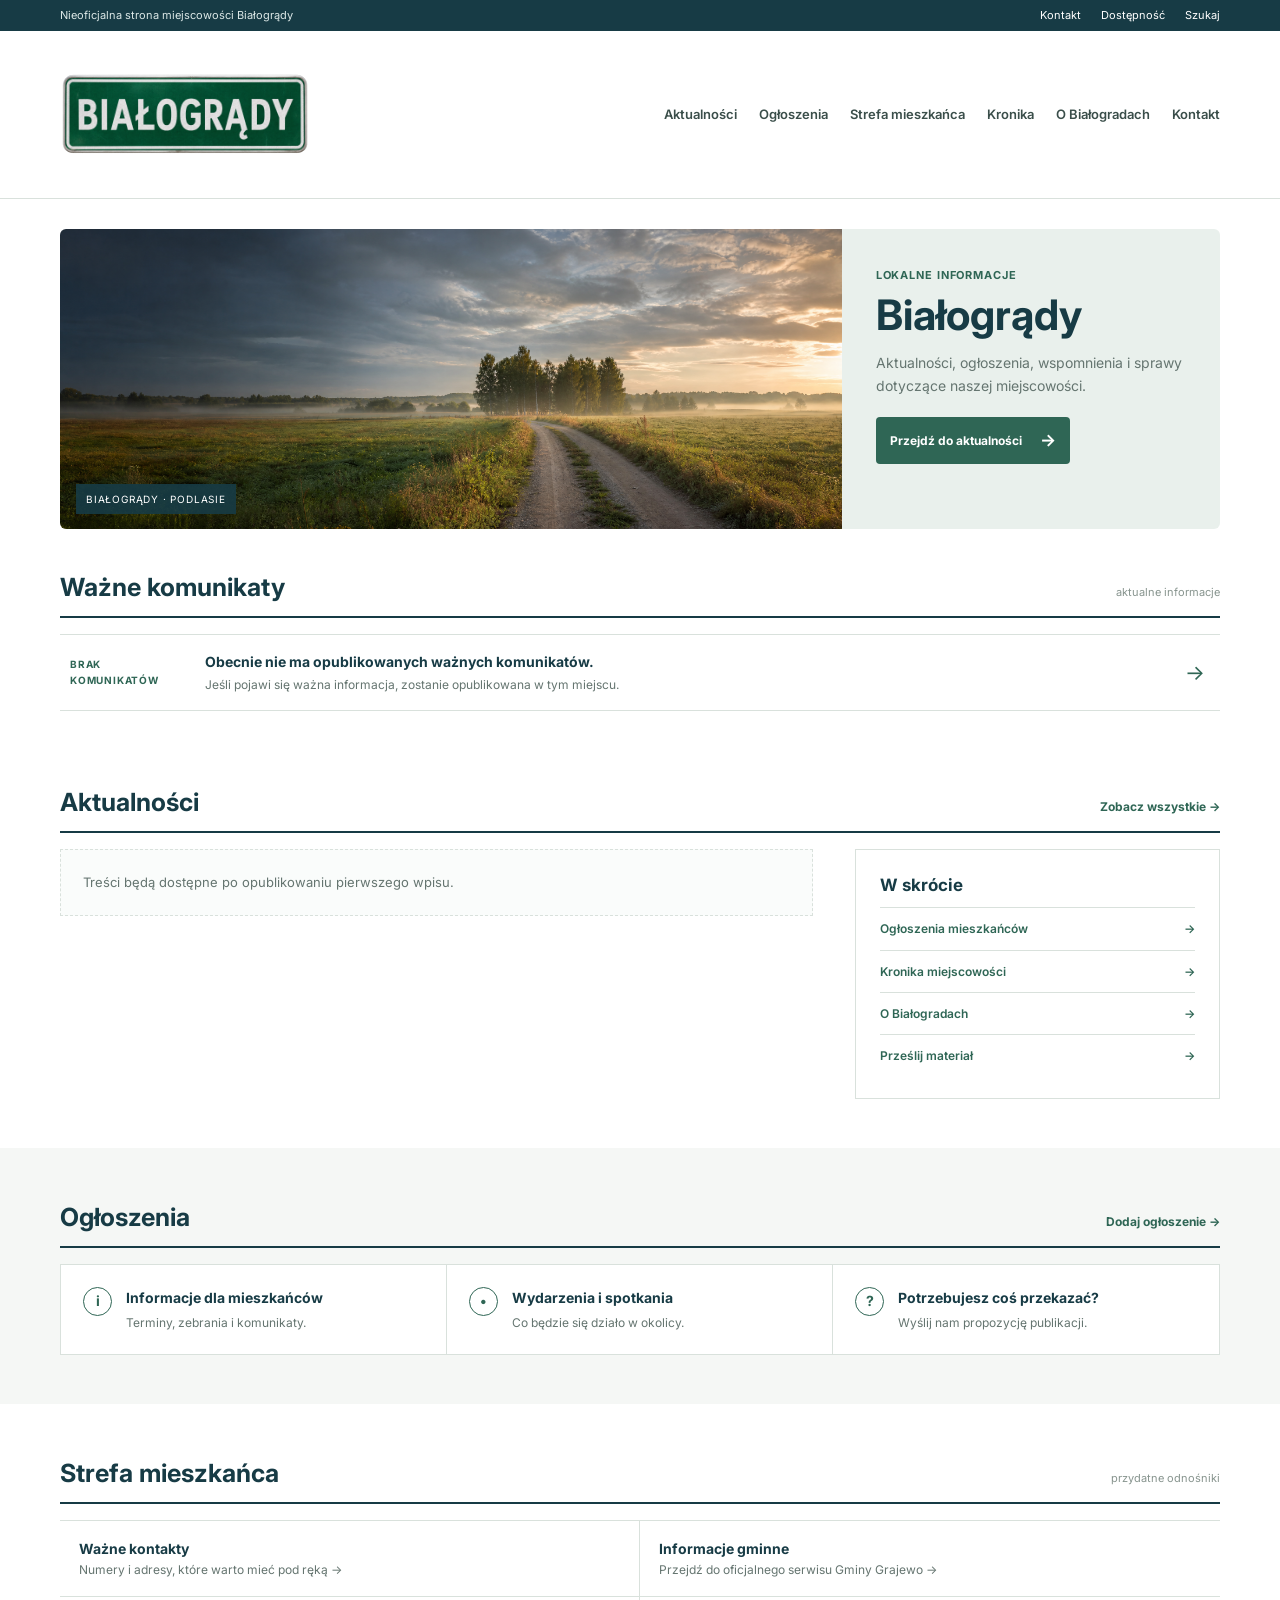
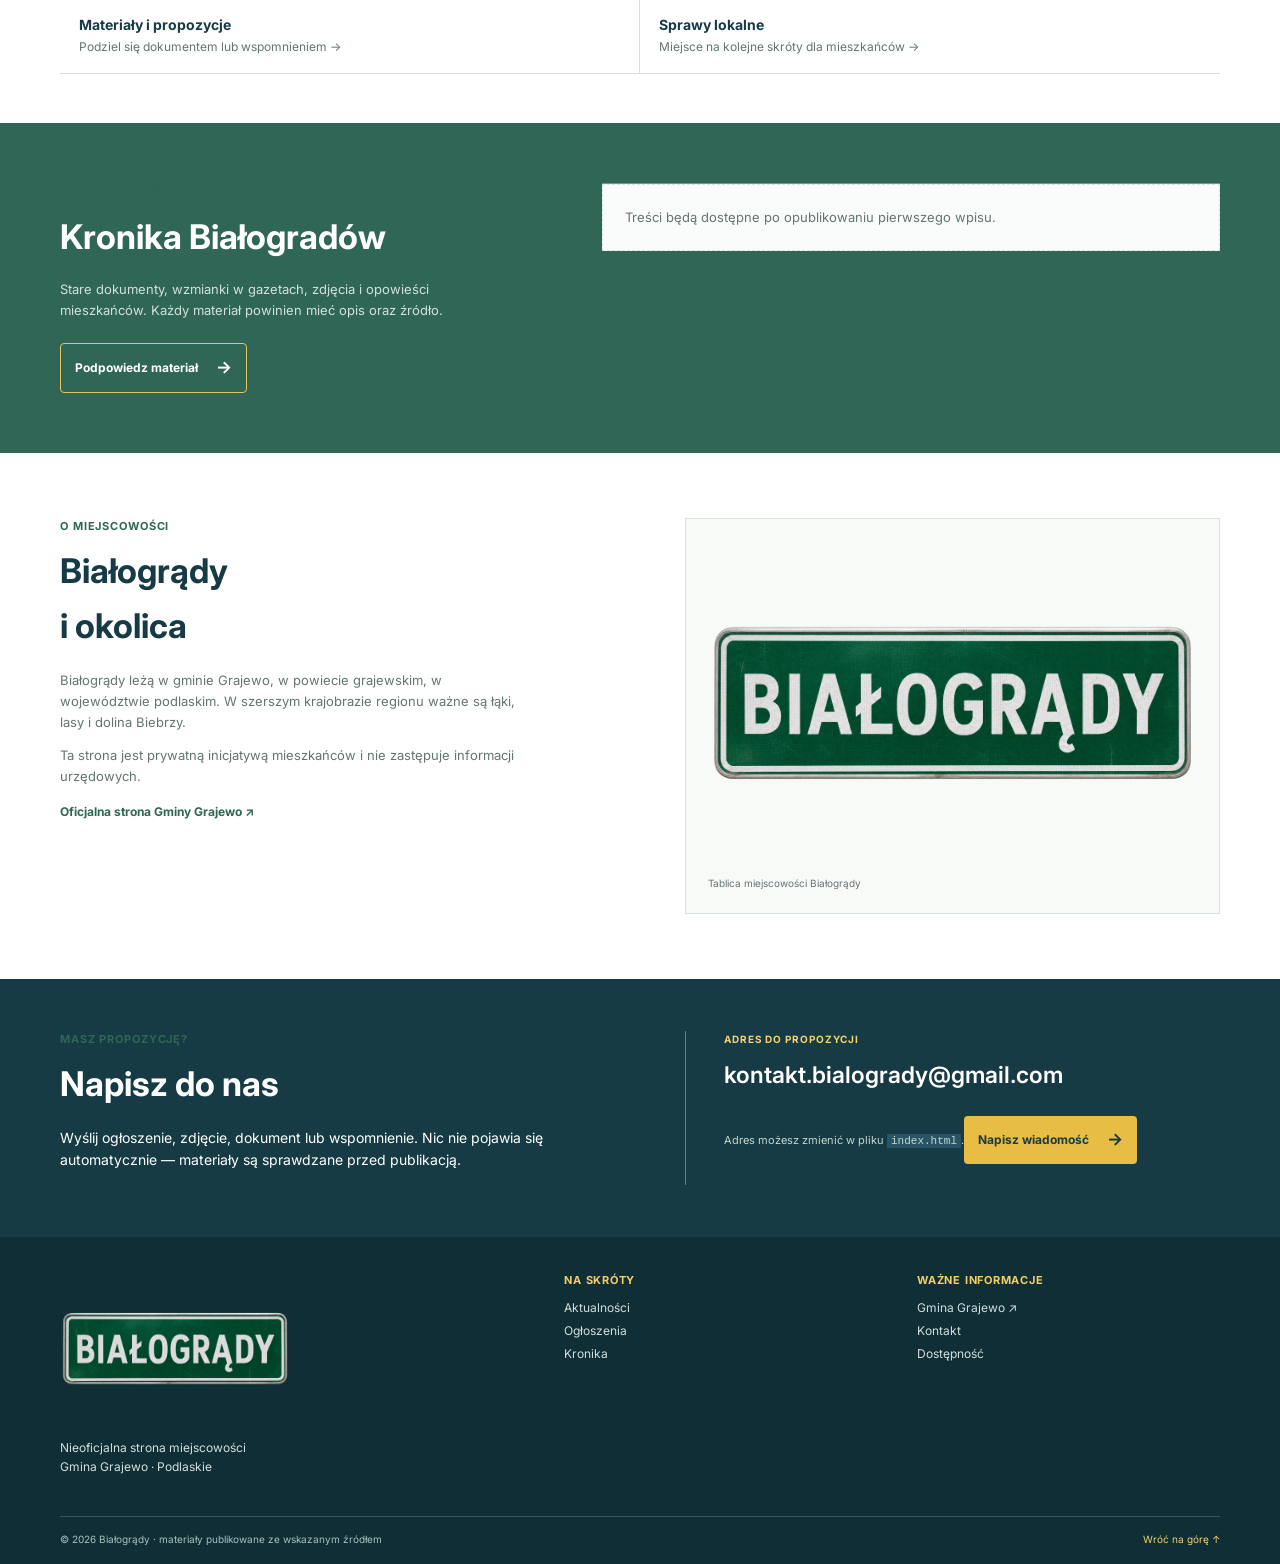
==== index.html @ e7a07c78 "Add files via upload" ====
<!doctype html>
<html lang="pl">
<head>
  <meta charset="utf-8"><meta name="viewport" content="width=device-width, initial-scale=1">
  <meta name="description" content="Białogrądy — lokalne informacje, ogłoszenia, kronika i sprawy mieszkańca.">
  <title>Białogrądy | Informacje lokalne</title>
  <link rel="preconnect" href="https://fonts.googleapis.com"><link rel="preconnect" href="https://fonts.gstatic.com" crossorigin>
  <link href="https://fonts.googleapis.com/css2?family=Inter:wght@400;500;600;700&display=swap" rel="stylesheet">
  <link rel="stylesheet" href="style.css">
</head>
<body>
  <div class="utility"><div class="container utility-inner"><span>Nieoficjalna strona miejscowości Białogrądy</span><div><a href="#kontakt">Kontakt</a><a href="#dostepnosc">Dostępność</a><a href="#szukaj">Szukaj</a></div></div></div>
  <header class="header"><div class="container header-inner"><a class="brand" href="#top"><img class="brand-sign" src="assets/bialogrady-sign-isolated.png" alt="Białogrądy — gmina Grajewo, powiat grajewski"></a><button class="menu-toggle" aria-label="Otwórz menu">☰</button><nav aria-label="Menu główne"><a href="#wiadomosci">Aktualności</a><a href="#ogloszenia">Ogłoszenia</a><a href="#mieszkaniec">Strefa mieszkańca</a><a href="#kronika">Kronika</a><a href="#okolica">O Białogradach</a><a href="#kontakt">Kontakt</a></nav></div></header>
  <main id="top">
    <section class="hero container"><div class="hero-image"><img src="assets/bialogrady-hero.jpg" alt="Krajobraz okolicy Białogradów"><div class="hero-label">BIAŁOGRĄDY · PODLASIE</div></div><div class="hero-intro"><p class="eyebrow">Lokalne informacje</p><h1>Białogrądy</h1><p>Aktualności, ogłoszenia, wspomnienia i sprawy dotyczące naszej miejscowości.</p><a class="simple-button" href="#wiadomosci">Przejdź do aktualności <span>→</span></a></div></section>

    <section class="container alerts" aria-labelledby="alerts-title"><div class="section-title"><h2 id="alerts-title">Ważne komunikaty</h2><span class="section-meta">aktualne informacje</span></div><div class="alert-list"><article><span class="alert-type">BRAK KOMUNIKATÓW</span><div><h3>Obecnie nie ma opublikowanych ważnych komunikatów.</h3><p>Jeśli pojawi się ważna informacja, zostanie opublikowana w tym miejscu.</p></div><a href="kontakt.html" aria-label="Prześlij komunikat">→</a></article></div></section>

    <section id="wiadomosci" class="container section"><div class="section-title"><h2>Aktualności</h2><a href="aktualnosci.html">Zobacz wszystkie →</a></div><div class="columns"><div id="aktualnosci-list" class="feed"></div><aside class="side-box"><h3>W skrócie</h3><ul><li><a href="ogloszenia.html">Ogłoszenia mieszkańców <span>→</span></a></li><li><a href="kronika.html">Kronika miejscowości <span>→</span></a></li><li><a href="o-bialogradach.html">O Białogradach <span>→</span></a></li><li><a href="kontakt.html">Prześlij materiał <span>→</span></a></li></ul></aside></div></section>

    <section id="ogloszenia" class="soft-section"><div class="container section"><div class="section-title"><h2>Ogłoszenia</h2><a href="#kontakt">Dodaj ogłoszenie →</a></div><div class="notice-grid"><article><span class="notice-icon">i</span><div><h3>Informacje dla mieszkańców</h3><p>Terminy, zebrania i komunikaty.</p></div></article><article><span class="notice-icon">•</span><div><h3>Wydarzenia i spotkania</h3><p>Co będzie się działo w okolicy.</p></div></article><article><span class="notice-icon">?</span><div><h3>Potrzebujesz coś przekazać?</h3><p>Wyślij nam propozycję publikacji.</p></div></article></div></div></section>

    <section id="mieszkaniec" class="container section resident"><div class="section-title"><h2>Strefa mieszkańca</h2><span class="section-meta">przydatne odnośniki</span></div><div class="resident-list"><a href="#kontakt"><strong>Ważne kontakty</strong><span>Numery i adresy, które warto mieć pod ręką →</span></a><a href="#kontakt"><strong>Informacje gminne</strong><span>Przejdź do oficjalnego serwisu Gminy Grajewo →</span></a><a href="#kontakt"><strong>Materiały i propozycje</strong><span>Podziel się dokumentem lub wspomnieniem →</span></a><a href="#kontakt"><strong>Sprawy lokalne</strong><span>Miejsce na kolejne skróty dla mieszkańców →</span></a></div></section>

    <section id="kronika" class="archive-section"><div class="container archive-grid"><div><p class="eyebrow">Pamięć o miejscu</p><h2>Kronika Białogradów</h2><p>Stare dokumenty, wzmianki w gazetach, zdjęcia i opowieści mieszkańców. Każdy materiał powinien mieć opis oraz źródło.</p><a class="simple-button light-button" href="kontakt.html">Podpowiedz materiał <span>→</span></a></div><div id="kronika-list" class="timeline"></div></div></section>

    <section id="okolica" class="container section about"><div class="about-text"><p class="eyebrow">O miejscowości</p><h2>Białogrądy<br>i okolica</h2><p>Białogrądy leżą w gminie Grajewo, w powiecie grajewskim, w województwie podlaskim. W szerszym krajobrazie regionu ważne są łąki, lasy i dolina Biebrzy.</p><p>Ta strona jest prywatną inicjatywą mieszkańców i nie zastępuje informacji urzędowych.</p><a href="https://samorzad.gov.pl/web/gmina-grajewo" target="_blank" rel="noopener">Oficjalna strona Gminy Grajewo ↗</a></div><figure class="sign-figure"><img src="assets/bialogrady-sign-isolated.png" alt="Zielona tablica drogowa z napisem BIAŁOGRĄDY"><figcaption>Tablica miejscowości Białogrądy</figcaption></figure></section>

    <section id="kontakt" class="contact-section"><div class="container contact-grid"><div><p class="eyebrow">Masz propozycję?</p><h2>Napisz do nas</h2><p>Wyślij ogłoszenie, zdjęcie, dokument lub wspomnienie. Nic nie pojawia się automatycznie — materiały są sprawdzane przed publikacją.</p></div><div class="contact-details"><span>Adres do propozycji</span><a href="mailto:kontakt.bialogrady@gmail.com">kontakt.bialogrady@gmail.com</a><small>Adres możesz zmienić w pliku <code>index.html</code>.</small><a class="simple-button yellow-button" href="mailto:kontakt.bialogrady@gmail.com?subject=Propozycja%20na%20stron%C4%99%20Bia%C5%82ograd%C3%B3w">Napisz wiadomość <span>→</span></a></div></div></section>
  </main>
  <footer id="dostepnosc"><div class="container footer-grid"><div><img class="footer-sign" src="assets/bialogrady-sign-isolated.png" alt="Białogrądy"><p>Nieoficjalna strona miejscowości<br>Gmina Grajewo · Podlaskie</p></div><div><b>Na skróty</b><a href="#wiadomosci">Aktualności</a><a href="#ogloszenia">Ogłoszenia</a><a href="#kronika">Kronika</a></div><div><b>Ważne informacje</b><a href="https://samorzad.gov.pl/web/gmina-grajewo" target="_blank" rel="noopener">Gmina Grajewo ↗</a><a href="#kontakt">Kontakt</a><a href="#dostepnosc">Dostępność</a></div></div><div class="container copyright">© 2026 Białogrądy · materiały publikowane ze wskazanym źródłem <a href="#top">Wróć na górę ↑</a></div></footer>
  <script src="script.js"></script><script src="site.js"></script>
</body>
</html>
---- style.css ----
:root{--navy:#173b45;--green:#2f6655;--green-light:#e9f0ec;--yellow:#e8bd43;--paper:#fff;--bg:#f5f7f5;--ink:#283735;--muted:#657570;--line:#d9e1dc;--sans:'Inter',Arial,sans-serif}*{box-sizing:border-box}html{scroll-behavior:smooth}body{margin:0;background:var(--paper);color:var(--ink);font-family:var(--sans);font-size:14px;line-height:1.6}.container{width:min(1160px,calc(100% - 48px));margin:auto}a{color:inherit;text-decoration:none}a:hover{text-decoration:underline}.utility{background:var(--navy);color:#dce8e7;font-size:11px}.utility-inner{display:flex;justify-content:space-between;align-items:center;min-height:31px}.utility a{margin-left:20px;color:#fff}.header{background:#fff;border-bottom:1px solid var(--line);position:sticky;top:0;z-index:10}.header-inner{min-height:88px;display:flex;align-items:center;justify-content:space-between}.brand{display:flex;align-items:center;color:var(--navy);max-width:270px}.brand-sign{display:block;width:250px;height:auto}.footer-sign{display:block;width:230px;height:auto;margin-bottom:10px}nav{display:flex;align-items:center;gap:22px;font-size:13px;font-weight:600;color:#3a4e4a}nav a:hover{color:var(--green);text-decoration:none}.menu-toggle{display:none;background:none;border:0;color:var(--navy);font-size:23px}.hero{display:grid;grid-template-columns:1.55fr .75fr;margin-top:30px;min-height:300px}.hero-image{height:300px;position:relative;overflow:hidden;border-radius:6px 0 0 6px}.hero-image img{width:100%;height:100%;object-fit:cover}.hero-label{position:absolute;left:16px;bottom:15px;background:rgba(23,59,69,.9);color:#fff;padding:7px 10px;font-size:10px;letter-spacing:.08em}.hero-intro{background:var(--green-light);padding:38px 34px;border-radius:0 6px 6px 0}.eyebrow{color:var(--green);font-size:11px;font-weight:700;letter-spacing:.08em;text-transform:uppercase;margin:0 0 9px}.hero-intro h1{font-size:42px;line-height:1.05;color:var(--navy);margin:0 0 15px}.hero-intro>p:not(.eyebrow){color:var(--muted);margin:0 0 20px}.simple-button{display:inline-flex;gap:18px;align-items:center;background:var(--green);color:#fff;padding:10px 14px;border-radius:4px;font-size:12px;font-weight:700}.simple-button:hover{text-decoration:none;background:var(--navy)}.simple-button span{font-size:17px}.alerts{padding:38px 0 22px}.section-title{display:flex;align-items:baseline;justify-content:space-between;border-bottom:2px solid var(--navy);padding-bottom:9px;margin-bottom:16px}.section-title h2{font-size:25px;color:var(--navy);margin:0;font-weight:700}.section-title>a{color:var(--green);font-size:12px;font-weight:700}.section-meta{font-size:11px;color:#87948e}.alert-list{border-top:1px solid var(--line)}.alert-list article{display:grid;grid-template-columns:115px 1fr 25px;gap:20px;align-items:center;padding:16px 10px;border-bottom:1px solid var(--line)}.alert-type{font-size:10px;color:var(--green);font-weight:700;letter-spacing:.08em}.alert-list h3{font-size:14px;margin:0;color:var(--navy)}.alert-list p{font-size:12px;color:var(--muted);margin:2px 0 0}.alert-list article>a{font-size:21px;color:var(--green);text-decoration:none}.section{padding:49px 0}.columns{display:grid;grid-template-columns:1.55fr .75fr;gap:42px}.feed-item{display:grid;grid-template-columns:130px 1fr 95px;gap:20px;padding:18px 0;border-bottom:1px solid var(--line)}.feed-item time{font-size:10px;color:#8b7a44;font-weight:700;padding-top:3px}.feed-item h3{font-size:17px;line-height:1.3;margin:0;color:var(--navy)}.feed-item p{font-size:12px;color:var(--muted);margin:4px 0 0}.feed-item>a{color:var(--green);font-size:11px;font-weight:700;align-self:center}.side-box{border:1px solid var(--line);padding:22px 24px;align-self:start}.side-box h3{margin:0 0 8px;color:var(--navy);font-size:17px}.side-box ul{list-style:none;margin:0;padding:0}.side-box li{border-top:1px solid var(--line);padding:11px 0}.side-box li a{display:flex;justify-content:space-between;color:var(--green);font-size:12px;font-weight:600}.soft-section{background:var(--bg)}.notice-grid{display:grid;grid-template-columns:repeat(3,1fr);border:1px solid var(--line);background:#fff}.notice-grid article{display:flex;gap:14px;padding:22px;border-right:1px solid var(--line)}.notice-grid article:last-child{border-right:0}.notice-icon{width:29px;height:29px;display:grid;place-items:center;border:1px solid var(--green);border-radius:50%;color:var(--green);font-weight:700;flex:none}.notice-grid h3{font-size:14px;margin:0;color:var(--navy)}.notice-grid p{font-size:12px;color:var(--muted);margin:3px 0 0}.resident-list{display:grid;grid-template-columns:1fr 1fr;border-top:1px solid var(--line)}.resident-list a{display:flex;flex-direction:column;padding:17px 19px;border-bottom:1px solid var(--line);border-right:1px solid var(--line);color:var(--navy)}.resident-list a:nth-child(even){border-right:0}.resident-list strong{font-size:14px}.resident-list span{color:var(--muted);font-size:12px}.archive-section{background:var(--green);color:#fff;padding:60px 0}.archive-grid{display:grid;grid-template-columns:.85fr 1.15fr;gap:85px}.archive-section h2{font-size:34px;margin:0 0 15px}.archive-section>div>div:first-child>p:not(.eyebrow){color:#d3e1da;max-width:390px;font-size:13px}.light-button{background:transparent;border:1px solid #e7c65c;margin-top:10px}.light-button:hover{background:#fff;color:var(--navy)}.timeline{border-top:1px solid #6f9989}.timeline article{display:grid;grid-template-columns:70px 1fr;gap:20px;padding:17px 0;border-bottom:1px solid #6f9989}.timeline b{color:#f2cf67;font-size:13px}.timeline h3{margin:0;font-size:16px}.timeline p{color:#d3e1da;font-size:12px;margin:2px 0 0}.about{display:grid;grid-template-columns:1fr 1fr;gap:90px;padding:65px 0}.about h2{font-size:34px;color:var(--navy);margin:0 0 17px}.about-text>p:not(.eyebrow){max-width:470px;color:var(--muted);font-size:13px}.about-text>a{color:var(--green);font-size:12px;font-weight:700}.sign-figure{margin:0;border:1px solid var(--line);background:#f8faf8;padding:22px;align-self:center}.sign-figure img{display:block;width:100%;height:auto}.sign-figure figcaption{font-size:10px;color:var(--muted);margin-top:8px}.contact-section{background:var(--navy);color:#fff;padding:52px 0}.contact-grid{display:grid;grid-template-columns:1fr 1fr;gap:90px}.contact-section h2{font-size:34px;margin:0 0 15px}.contact-section>div>p:not(.eyebrow){color:#d8e6e3;max-width:390px;font-size:13px}.contact-details{border-left:1px solid #62838a;padding-left:38px}.contact-details>span{display:block;color:#f3d36c;font-size:10px;font-weight:700;letter-spacing:.09em;text-transform:uppercase}.contact-details>a:not(.simple-button){display:block;color:#fff;font-size:23px;font-weight:600;margin:10px 0 5px}.contact-details small{color:#c3d7d3;font-size:11px}.contact-details code{background:#295466;padding:1px 4px}.yellow-button{background:var(--yellow);color:var(--navy);margin-top:18px}.yellow-button:hover{background:#fff;color:var(--navy)}footer{background:#102e36;color:#d0dfdc;padding:35px 0 17px}.footer-grid{display:grid;grid-template-columns:1.5fr 1fr 1fr;gap:50px;padding-bottom:28px}.footer-grid strong{font-size:20px;color:#fff}.footer-grid p{font-size:12px}.footer-grid b{display:block;color:#f2cf67;font-size:11px;text-transform:uppercase;letter-spacing:.07em;margin-bottom:8px}.footer-grid a{display:block;font-size:12px;margin:4px 0;color:#d0dfdc}.copyright{border-top:1px solid #355963;padding-top:14px;font-size:10px;color:#aac1bc}.copyright a{float:right;color:#f2cf67}@media(max-width:820px){.container{width:calc(100% - 34px)}nav{display:none;position:absolute;top:119px;left:0;right:0;background:#fff;border-bottom:1px solid var(--line);padding:14px 17px;flex-direction:column;gap:0;align-items:stretch}nav a{padding:9px}.menu-toggle{display:block}.nav-open nav{display:flex}.hero{grid-template-columns:1fr;margin-top:18px}.hero-image{height:260px;border-radius:6px 6px 0 0}.hero-intro{border-radius:0 0 6px 6px}.columns,.archive-grid,.about,.contact-grid{grid-template-columns:1fr;gap:35px}.notice-grid{grid-template-columns:1fr}.notice-grid article{border-right:0;border-bottom:1px solid var(--line)}.notice-grid article:last-child{border-bottom:0}.sign-figure{max-width:620px}.footer-grid{grid-template-columns:1fr 1fr;gap:25px}.footer-grid>div:first-child{grid-column:1/-1}}@media(max-width:520px){.utility-inner{display:block;padding:7px 0}.utility-inner>div{margin-top:3px}.utility a{margin-left:0;margin-right:16px}.header-inner{min-height:75px}.hero-intro{padding:29px 23px}.hero-intro h1{font-size:35px}.alert-list article{grid-template-columns:1fr 25px;gap:8px}.alert-type{grid-column:1/-1}.feed-item{grid-template-columns:1fr;gap:4px}.feed-item>a{margin-top:5px}.resident-list{grid-template-columns:1fr}.resident-list a{border-right:0!important}.archive-section{padding:48px 0}.about{padding:50px 0}.footer-grid{grid-template-columns:1fr}.footer-grid>div:first-child{grid-column:auto}.copyright a{float:none;display:block;margin-top:8px}}
.empty-state{border:1px dashed var(--line);padding:22px;color:var(--muted);font-size:13px;background:#fafcfb}.page{padding:62px 0 90px}.page h1{font-size:42px;color:var(--navy);margin:0 0 10px}.page-lead{color:var(--muted);font-size:16px;margin:0 0 32px}.page-feed{max-width:800px;border-top:1px solid var(--line)}.page-feed .feed-item{grid-template-columns:145px 1fr 95px}.page-photo{display:block;width:100%;max-height:340px;object-fit:cover;margin:25px 0 30px}.page-copy{max-width:760px;color:var(--muted);font-size:15px}.contact-page-box{max-width:620px;background:var(--green-light);border-left:4px solid var(--green);padding:25px}.contact-page-box strong{display:block;color:var(--navy)}.contact-page-box>a{display:block;color:var(--green);font-size:24px;font-weight:700;margin:9px 0}.contact-page-box p{color:var(--muted)}
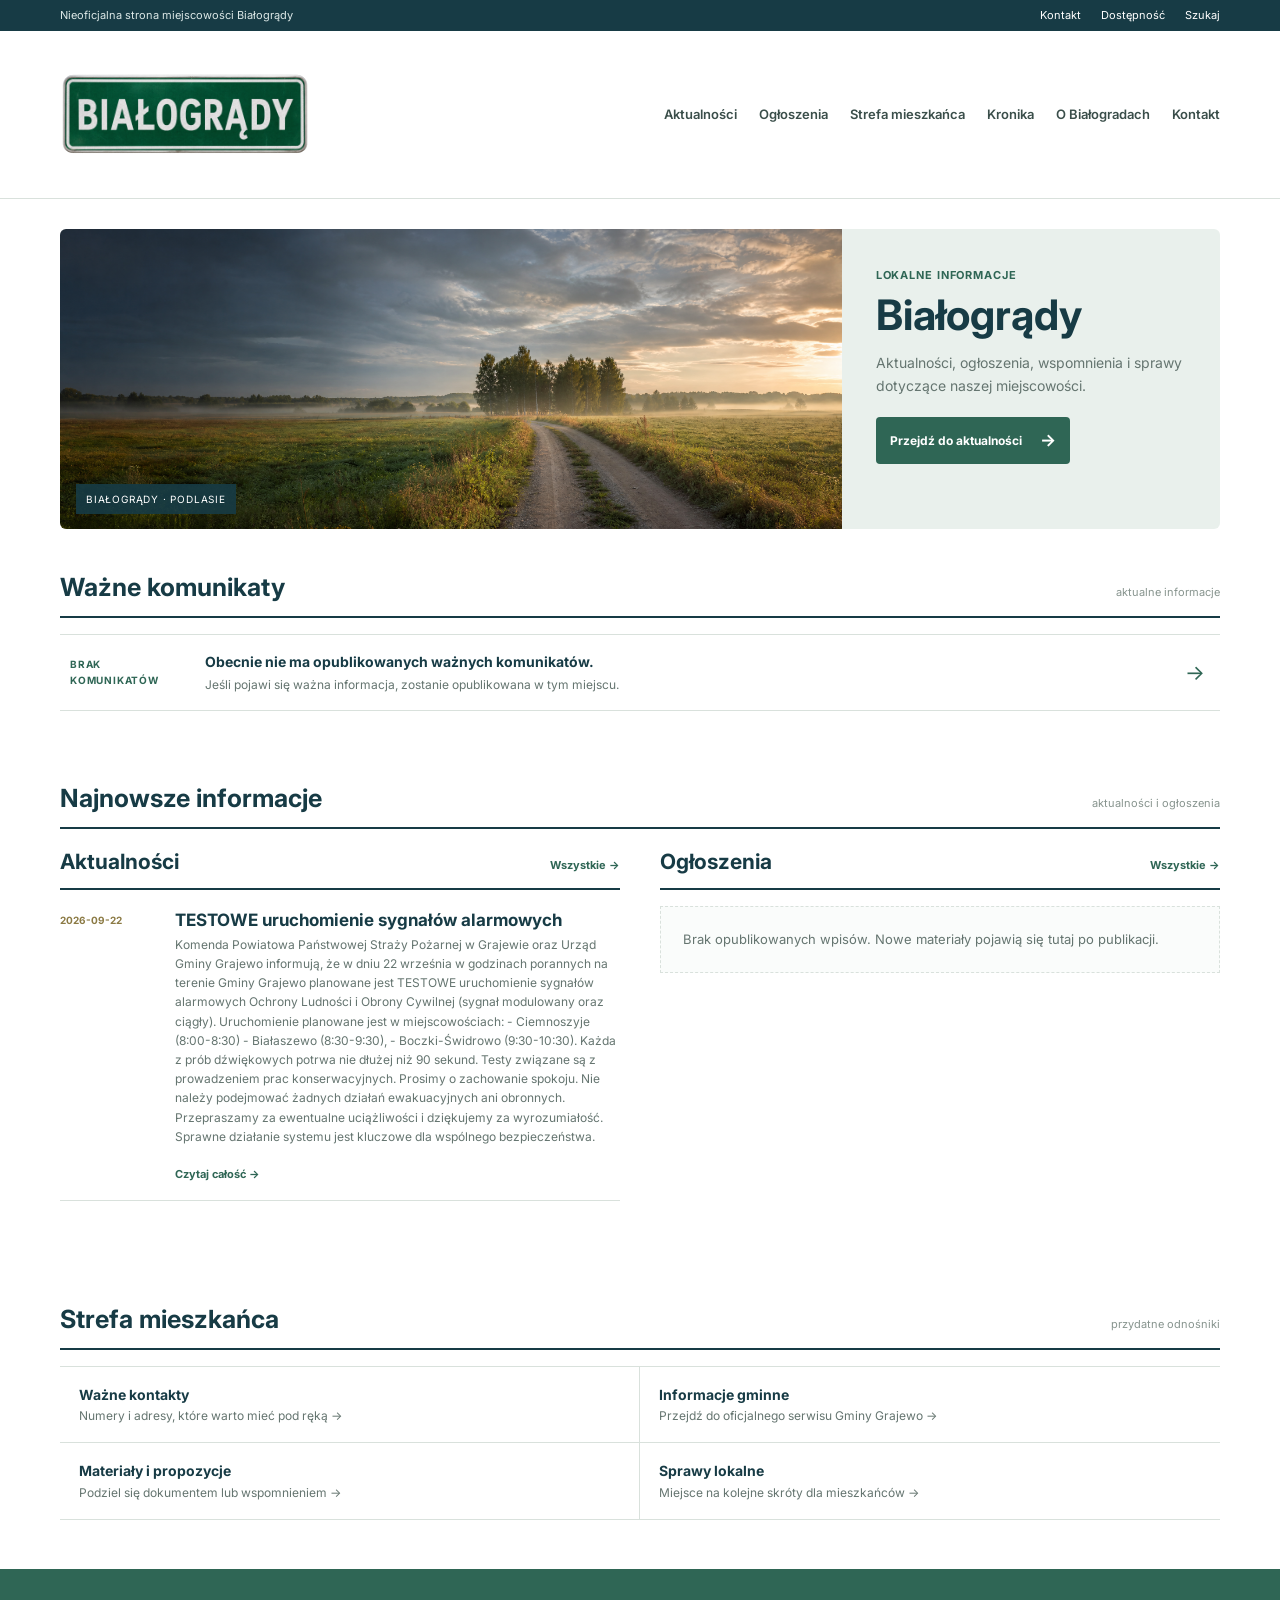
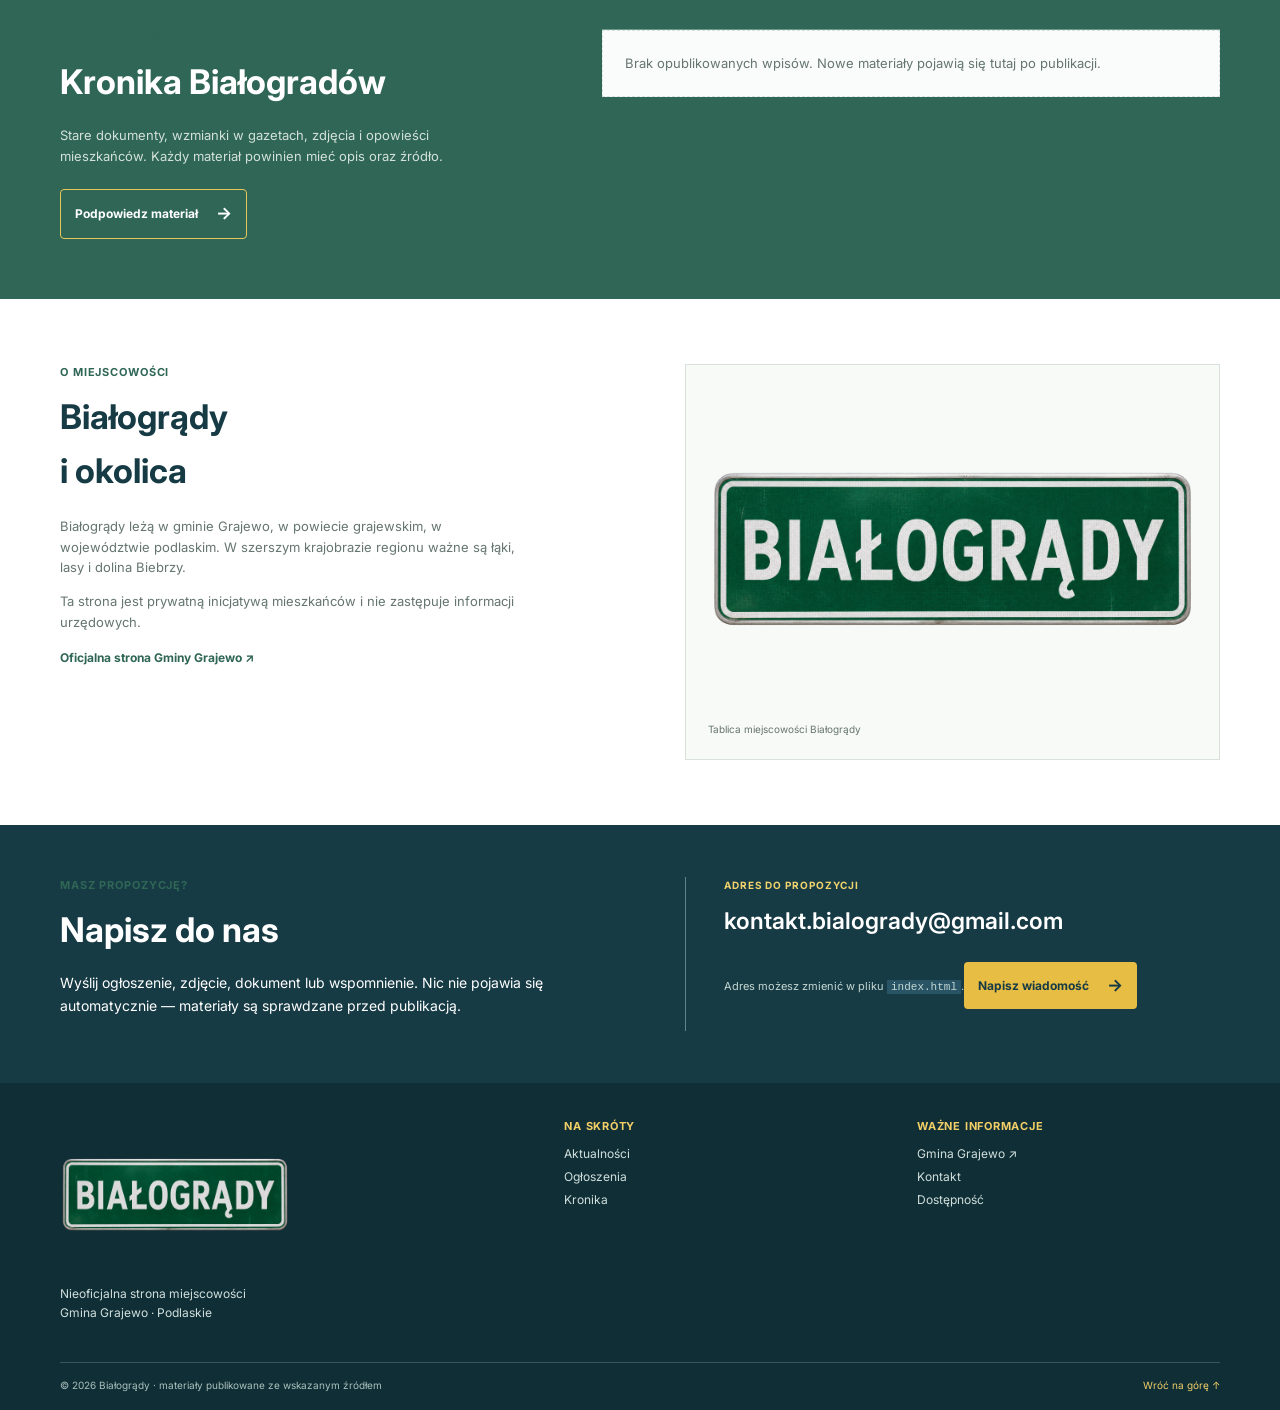
==== commit f69d509d: "Add files via upload" ====
--- a/index.html
+++ b/index.html
@@ -16,9 +16,8 @@
 
     <section class="container alerts" aria-labelledby="alerts-title"><div class="section-title"><h2 id="alerts-title">Ważne komunikaty</h2><span class="section-meta">aktualne informacje</span></div><div class="alert-list"><article><span class="alert-type">BRAK KOMUNIKATÓW</span><div><h3>Obecnie nie ma opublikowanych ważnych komunikatów.</h3><p>Jeśli pojawi się ważna informacja, zostanie opublikowana w tym miejscu.</p></div><a href="kontakt.html" aria-label="Prześlij komunikat">→</a></article></div></section>
 
-    <section id="wiadomosci" class="container section"><div class="section-title"><h2>Aktualności</h2><a href="aktualnosci.html">Zobacz wszystkie →</a></div><div class="columns"><div id="aktualnosci-list" class="feed"></div><aside class="side-box"><h3>W skrócie</h3><ul><li><a href="ogloszenia.html">Ogłoszenia mieszkańców <span>→</span></a></li><li><a href="kronika.html">Kronika miejscowości <span>→</span></a></li><li><a href="o-bialogradach.html">O Białogradach <span>→</span></a></li><li><a href="kontakt.html">Prześlij materiał <span>→</span></a></li></ul></aside></div></section>
+    <section id="wiadomosci" class="container section latest-section"><div class="section-title"><h2>Najnowsze informacje</h2><span class="section-meta">aktualności i ogłoszenia</span></div><div class="latest-grid"><section class="latest-column"><div class="latest-heading"><h3>Aktualności</h3><a href="aktualnosci.html">Wszystkie →</a></div><div id="aktualnosci-list" class="feed"></div></section><section id="ogloszenia" class="latest-column"><div class="latest-heading"><h3>Ogłoszenia</h3><a href="ogloszenia.html">Wszystkie →</a></div><div id="ogloszenia-list" class="feed"></div></section></div></section>
 
-    <section id="ogloszenia" class="soft-section"><div class="container section"><div class="section-title"><h2>Ogłoszenia</h2><a href="#kontakt">Dodaj ogłoszenie →</a></div><div class="notice-grid"><article><span class="notice-icon">i</span><div><h3>Informacje dla mieszkańców</h3><p>Terminy, zebrania i komunikaty.</p></div></article><article><span class="notice-icon">•</span><div><h3>Wydarzenia i spotkania</h3><p>Co będzie się działo w okolicy.</p></div></article><article><span class="notice-icon">?</span><div><h3>Potrzebujesz coś przekazać?</h3><p>Wyślij nam propozycję publikacji.</p></div></article></div></div></section>
 
     <section id="mieszkaniec" class="container section resident"><div class="section-title"><h2>Strefa mieszkańca</h2><span class="section-meta">przydatne odnośniki</span></div><div class="resident-list"><a href="#kontakt"><strong>Ważne kontakty</strong><span>Numery i adresy, które warto mieć pod ręką →</span></a><a href="#kontakt"><strong>Informacje gminne</strong><span>Przejdź do oficjalnego serwisu Gminy Grajewo →</span></a><a href="#kontakt"><strong>Materiały i propozycje</strong><span>Podziel się dokumentem lub wspomnieniem →</span></a><a href="#kontakt"><strong>Sprawy lokalne</strong><span>Miejsce na kolejne skróty dla mieszkańców →</span></a></div></section>
 
--- a/style.css
+++ b/style.css
@@ -1,2 +1,4 @@
 :root{--navy:#173b45;--green:#2f6655;--green-light:#e9f0ec;--yellow:#e8bd43;--paper:#fff;--bg:#f5f7f5;--ink:#283735;--muted:#657570;--line:#d9e1dc;--sans:'Inter',Arial,sans-serif}*{box-sizing:border-box}html{scroll-behavior:smooth}body{margin:0;background:var(--paper);color:var(--ink);font-family:var(--sans);font-size:14px;line-height:1.6}.container{width:min(1160px,calc(100% - 48px));margin:auto}a{color:inherit;text-decoration:none}a:hover{text-decoration:underline}.utility{background:var(--navy);color:#dce8e7;font-size:11px}.utility-inner{display:flex;justify-content:space-between;align-items:center;min-height:31px}.utility a{margin-left:20px;color:#fff}.header{background:#fff;border-bottom:1px solid var(--line);position:sticky;top:0;z-index:10}.header-inner{min-height:88px;display:flex;align-items:center;justify-content:space-between}.brand{display:flex;align-items:center;color:var(--navy);max-width:270px}.brand-sign{display:block;width:250px;height:auto}.footer-sign{display:block;width:230px;height:auto;margin-bottom:10px}nav{display:flex;align-items:center;gap:22px;font-size:13px;font-weight:600;color:#3a4e4a}nav a:hover{color:var(--green);text-decoration:none}.menu-toggle{display:none;background:none;border:0;color:var(--navy);font-size:23px}.hero{display:grid;grid-template-columns:1.55fr .75fr;margin-top:30px;min-height:300px}.hero-image{height:300px;position:relative;overflow:hidden;border-radius:6px 0 0 6px}.hero-image img{width:100%;height:100%;object-fit:cover}.hero-label{position:absolute;left:16px;bottom:15px;background:rgba(23,59,69,.9);color:#fff;padding:7px 10px;font-size:10px;letter-spacing:.08em}.hero-intro{background:var(--green-light);padding:38px 34px;border-radius:0 6px 6px 0}.eyebrow{color:var(--green);font-size:11px;font-weight:700;letter-spacing:.08em;text-transform:uppercase;margin:0 0 9px}.hero-intro h1{font-size:42px;line-height:1.05;color:var(--navy);margin:0 0 15px}.hero-intro>p:not(.eyebrow){color:var(--muted);margin:0 0 20px}.simple-button{display:inline-flex;gap:18px;align-items:center;background:var(--green);color:#fff;padding:10px 14px;border-radius:4px;font-size:12px;font-weight:700}.simple-button:hover{text-decoration:none;background:var(--navy)}.simple-button span{font-size:17px}.alerts{padding:38px 0 22px}.section-title{display:flex;align-items:baseline;justify-content:space-between;border-bottom:2px solid var(--navy);padding-bottom:9px;margin-bottom:16px}.section-title h2{font-size:25px;color:var(--navy);margin:0;font-weight:700}.section-title>a{color:var(--green);font-size:12px;font-weight:700}.section-meta{font-size:11px;color:#87948e}.alert-list{border-top:1px solid var(--line)}.alert-list article{display:grid;grid-template-columns:115px 1fr 25px;gap:20px;align-items:center;padding:16px 10px;border-bottom:1px solid var(--line)}.alert-type{font-size:10px;color:var(--green);font-weight:700;letter-spacing:.08em}.alert-list h3{font-size:14px;margin:0;color:var(--navy)}.alert-list p{font-size:12px;color:var(--muted);margin:2px 0 0}.alert-list article>a{font-size:21px;color:var(--green);text-decoration:none}.section{padding:49px 0}.columns{display:grid;grid-template-columns:1.55fr .75fr;gap:42px}.feed-item{display:grid;grid-template-columns:130px 1fr 95px;gap:20px;padding:18px 0;border-bottom:1px solid var(--line)}.feed-item time{font-size:10px;color:#8b7a44;font-weight:700;padding-top:3px}.feed-item h3{font-size:17px;line-height:1.3;margin:0;color:var(--navy)}.feed-item p{font-size:12px;color:var(--muted);margin:4px 0 0}.feed-item>a{color:var(--green);font-size:11px;font-weight:700;align-self:center}.side-box{border:1px solid var(--line);padding:22px 24px;align-self:start}.side-box h3{margin:0 0 8px;color:var(--navy);font-size:17px}.side-box ul{list-style:none;margin:0;padding:0}.side-box li{border-top:1px solid var(--line);padding:11px 0}.side-box li a{display:flex;justify-content:space-between;color:var(--green);font-size:12px;font-weight:600}.soft-section{background:var(--bg)}.notice-grid{display:grid;grid-template-columns:repeat(3,1fr);border:1px solid var(--line);background:#fff}.notice-grid article{display:flex;gap:14px;padding:22px;border-right:1px solid var(--line)}.notice-grid article:last-child{border-right:0}.notice-icon{width:29px;height:29px;display:grid;place-items:center;border:1px solid var(--green);border-radius:50%;color:var(--green);font-weight:700;flex:none}.notice-grid h3{font-size:14px;margin:0;color:var(--navy)}.notice-grid p{font-size:12px;color:var(--muted);margin:3px 0 0}.resident-list{display:grid;grid-template-columns:1fr 1fr;border-top:1px solid var(--line)}.resident-list a{display:flex;flex-direction:column;padding:17px 19px;border-bottom:1px solid var(--line);border-right:1px solid var(--line);color:var(--navy)}.resident-list a:nth-child(even){border-right:0}.resident-list strong{font-size:14px}.resident-list span{color:var(--muted);font-size:12px}.archive-section{background:var(--green);color:#fff;padding:60px 0}.archive-grid{display:grid;grid-template-columns:.85fr 1.15fr;gap:85px}.archive-section h2{font-size:34px;margin:0 0 15px}.archive-section>div>div:first-child>p:not(.eyebrow){color:#d3e1da;max-width:390px;font-size:13px}.light-button{background:transparent;border:1px solid #e7c65c;margin-top:10px}.light-button:hover{background:#fff;color:var(--navy)}.timeline{border-top:1px solid #6f9989}.timeline article{display:grid;grid-template-columns:70px 1fr;gap:20px;padding:17px 0;border-bottom:1px solid #6f9989}.timeline b{color:#f2cf67;font-size:13px}.timeline h3{margin:0;font-size:16px}.timeline p{color:#d3e1da;font-size:12px;margin:2px 0 0}.about{display:grid;grid-template-columns:1fr 1fr;gap:90px;padding:65px 0}.about h2{font-size:34px;color:var(--navy);margin:0 0 17px}.about-text>p:not(.eyebrow){max-width:470px;color:var(--muted);font-size:13px}.about-text>a{color:var(--green);font-size:12px;font-weight:700}.sign-figure{margin:0;border:1px solid var(--line);background:#f8faf8;padding:22px;align-self:center}.sign-figure img{display:block;width:100%;height:auto}.sign-figure figcaption{font-size:10px;color:var(--muted);margin-top:8px}.contact-section{background:var(--navy);color:#fff;padding:52px 0}.contact-grid{display:grid;grid-template-columns:1fr 1fr;gap:90px}.contact-section h2{font-size:34px;margin:0 0 15px}.contact-section>div>p:not(.eyebrow){color:#d8e6e3;max-width:390px;font-size:13px}.contact-details{border-left:1px solid #62838a;padding-left:38px}.contact-details>span{display:block;color:#f3d36c;font-size:10px;font-weight:700;letter-spacing:.09em;text-transform:uppercase}.contact-details>a:not(.simple-button){display:block;color:#fff;font-size:23px;font-weight:600;margin:10px 0 5px}.contact-details small{color:#c3d7d3;font-size:11px}.contact-details code{background:#295466;padding:1px 4px}.yellow-button{background:var(--yellow);color:var(--navy);margin-top:18px}.yellow-button:hover{background:#fff;color:var(--navy)}footer{background:#102e36;color:#d0dfdc;padding:35px 0 17px}.footer-grid{display:grid;grid-template-columns:1.5fr 1fr 1fr;gap:50px;padding-bottom:28px}.footer-grid strong{font-size:20px;color:#fff}.footer-grid p{font-size:12px}.footer-grid b{display:block;color:#f2cf67;font-size:11px;text-transform:uppercase;letter-spacing:.07em;margin-bottom:8px}.footer-grid a{display:block;font-size:12px;margin:4px 0;color:#d0dfdc}.copyright{border-top:1px solid #355963;padding-top:14px;font-size:10px;color:#aac1bc}.copyright a{float:right;color:#f2cf67}@media(max-width:820px){.container{width:calc(100% - 34px)}nav{display:none;position:absolute;top:119px;left:0;right:0;background:#fff;border-bottom:1px solid var(--line);padding:14px 17px;flex-direction:column;gap:0;align-items:stretch}nav a{padding:9px}.menu-toggle{display:block}.nav-open nav{display:flex}.hero{grid-template-columns:1fr;margin-top:18px}.hero-image{height:260px;border-radius:6px 6px 0 0}.hero-intro{border-radius:0 0 6px 6px}.columns,.archive-grid,.about,.contact-grid{grid-template-columns:1fr;gap:35px}.notice-grid{grid-template-columns:1fr}.notice-grid article{border-right:0;border-bottom:1px solid var(--line)}.notice-grid article:last-child{border-bottom:0}.sign-figure{max-width:620px}.footer-grid{grid-template-columns:1fr 1fr;gap:25px}.footer-grid>div:first-child{grid-column:1/-1}}@media(max-width:520px){.utility-inner{display:block;padding:7px 0}.utility-inner>div{margin-top:3px}.utility a{margin-left:0;margin-right:16px}.header-inner{min-height:75px}.hero-intro{padding:29px 23px}.hero-intro h1{font-size:35px}.alert-list article{grid-template-columns:1fr 25px;gap:8px}.alert-type{grid-column:1/-1}.feed-item{grid-template-columns:1fr;gap:4px}.feed-item>a{margin-top:5px}.resident-list{grid-template-columns:1fr}.resident-list a{border-right:0!important}.archive-section{padding:48px 0}.about{padding:50px 0}.footer-grid{grid-template-columns:1fr}.footer-grid>div:first-child{grid-column:auto}.copyright a{float:none;display:block;margin-top:8px}}
 .empty-state{border:1px dashed var(--line);padding:22px;color:var(--muted);font-size:13px;background:#fafcfb}.page{padding:62px 0 90px}.page h1{font-size:42px;color:var(--navy);margin:0 0 10px}.page-lead{color:var(--muted);font-size:16px;margin:0 0 32px}.page-feed{max-width:800px;border-top:1px solid var(--line)}.page-feed .feed-item{grid-template-columns:145px 1fr 95px}.page-photo{display:block;width:100%;max-height:340px;object-fit:cover;margin:25px 0 30px}.page-copy{max-width:760px;color:var(--muted);font-size:15px}.contact-page-box{max-width:620px;background:var(--green-light);border-left:4px solid var(--green);padding:25px}.contact-page-box strong{display:block;color:var(--navy)}.contact-page-box>a{display:block;color:var(--green);font-size:24px;font-weight:700;margin:9px 0}.contact-page-box p{color:var(--muted)}
+.entry-title-link{color:var(--navy)}.entry-title-link:hover{color:var(--green)}.read-link{color:var(--green);font-size:11px;font-weight:700;align-self:center}.feed-item small.source{display:block;color:#87948e;font-size:11px;margin-top:8px}.article-page{padding:46px 0 90px;max-width:900px}.back-link{color:var(--green);font-weight:700;font-size:12px}.full-article{padding-top:35px}.full-article h1{font-size:42px;line-height:1.16;color:var(--navy);max-width:800px;margin:0 0 9px}.article-date{display:block;color:#8b7a44;font-size:11px;font-weight:700;margin-bottom:27px}.article-body{font-size:17px;line-height:1.85;max-width:760px;color:var(--ink);margin-bottom:20px}.source{display:block;color:var(--muted);font-size:12px;margin:18px 0}.source-link{color:var(--green);font-weight:700;font-size:13px}.attachments{border-top:1px solid var(--line);margin-top:35px;padding-top:25px}.article-gallery{display:grid;grid-template-columns:repeat(3,1fr);gap:14px}.article-gallery a{display:block;color:var(--muted);font-size:11px}.article-gallery img{display:block;width:100%;height:180px;object-fit:cover;border:1px solid var(--line);margin-bottom:6px}.article-gallery a:hover img{border-color:var(--green)}.documents{margin-top:26px}.documents h3{font-size:18px;color:var(--navy)}.document{display:flex;align-items:center;gap:13px;border:1px solid var(--line);padding:13px 15px;max-width:650px;margin:8px 0;color:var(--navy)}.document:hover{border-color:var(--green);text-decoration:none}.document-icon{background:#b44e43;color:#fff;font-size:10px;font-weight:700;padding:5px 6px}.document strong,.document small{display:block}.document small{color:var(--muted);font-size:11px}.hint{display:block;color:#7a8982;font-size:11px;font-weight:400;margin:5px 0}.file-list{display:block;color:#2f6655;font-size:12px;font-weight:400;margin-top:7px}@media(max-width:620px){.article-gallery{grid-template-columns:1fr 1fr}.full-article h1{font-size:32px}.article-body{font-size:15px}.article-gallery img{height:130px}}
+.latest-section{padding-top:45px}.latest-grid{display:grid;grid-template-columns:1fr 1fr;gap:40px}.latest-column{min-width:0}.latest-heading{display:flex;align-items:baseline;justify-content:space-between;border-bottom:2px solid var(--navy);padding:0 0 9px;margin-bottom:3px}.latest-heading h3{font-size:21px;color:var(--navy);margin:0}.latest-heading a{font-size:11px;color:var(--green);font-weight:700}.latest-column .feed-item{grid-template-columns:95px 1fr;padding:16px 0}.latest-column .feed-item .read-link{grid-column:2}.latest-column .empty-state{margin-top:16px}@media(max-width:820px){.latest-grid{grid-template-columns:1fr;gap:34px}}
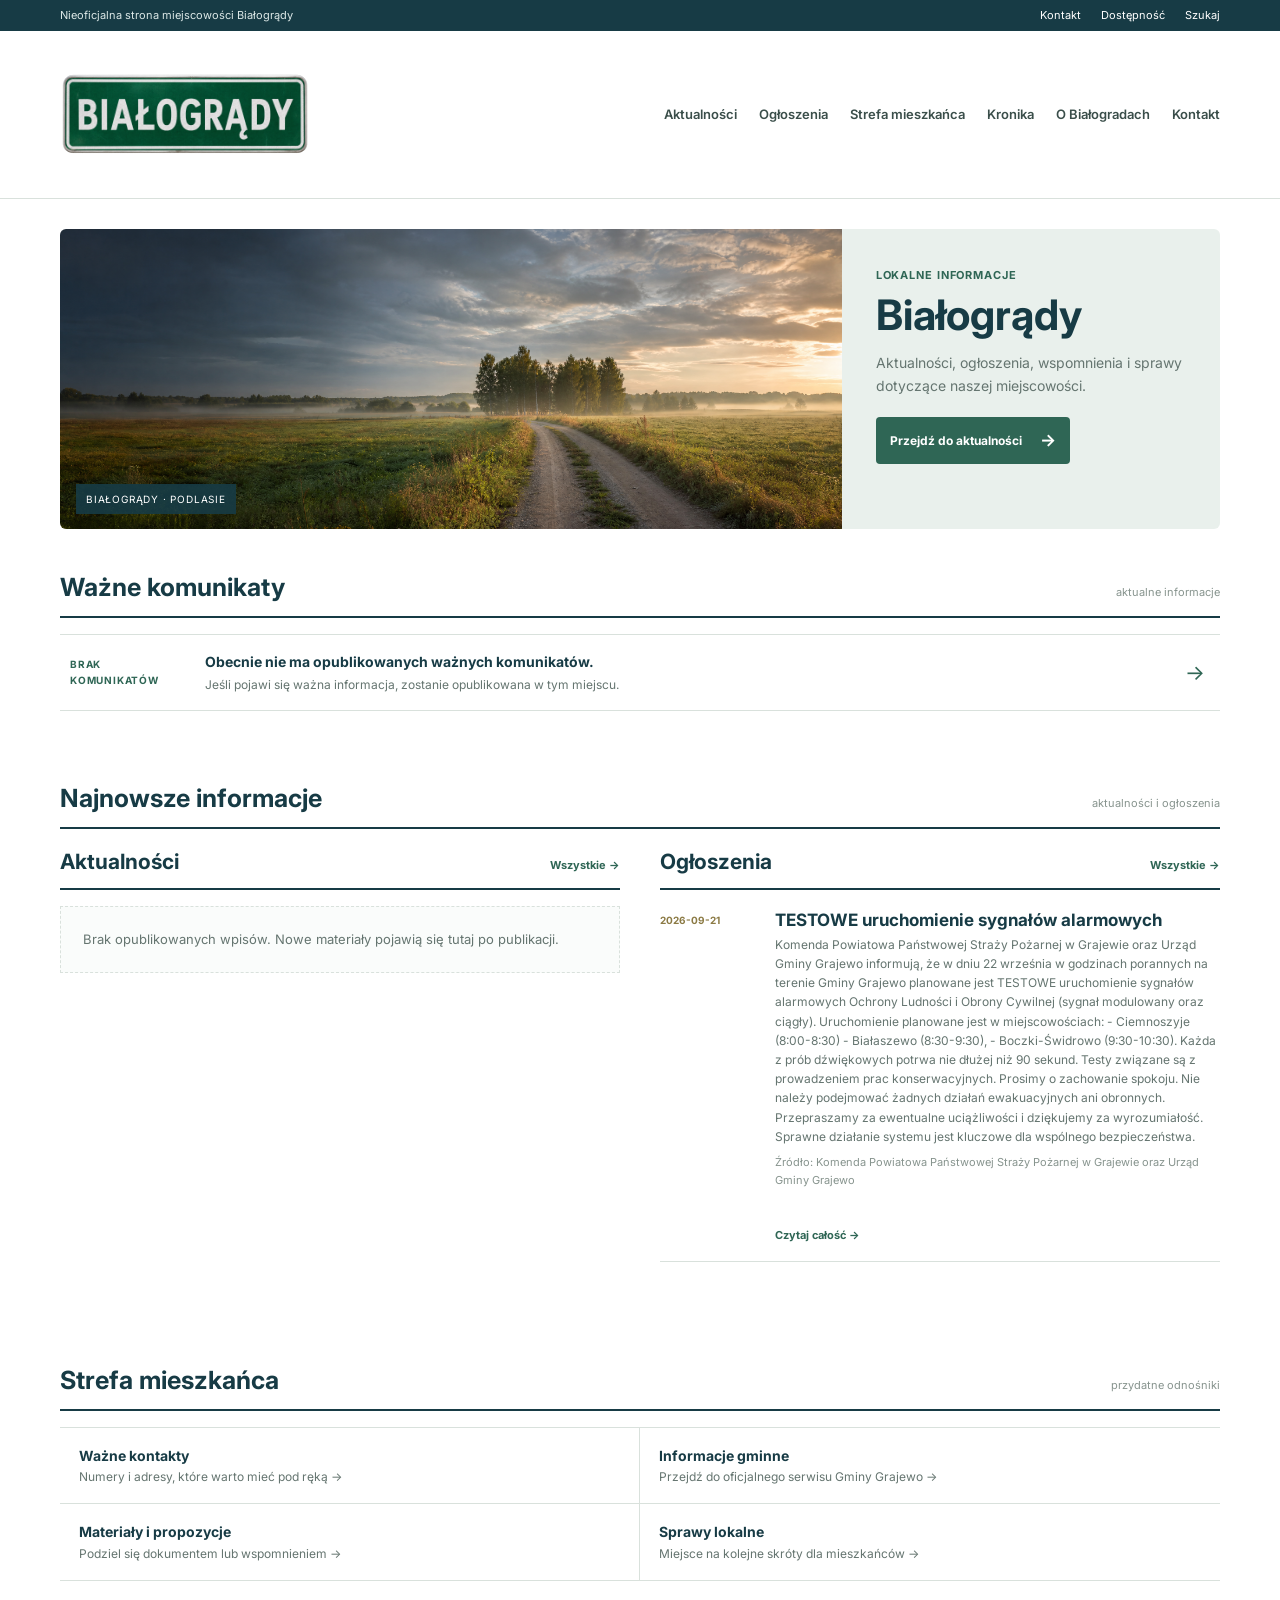
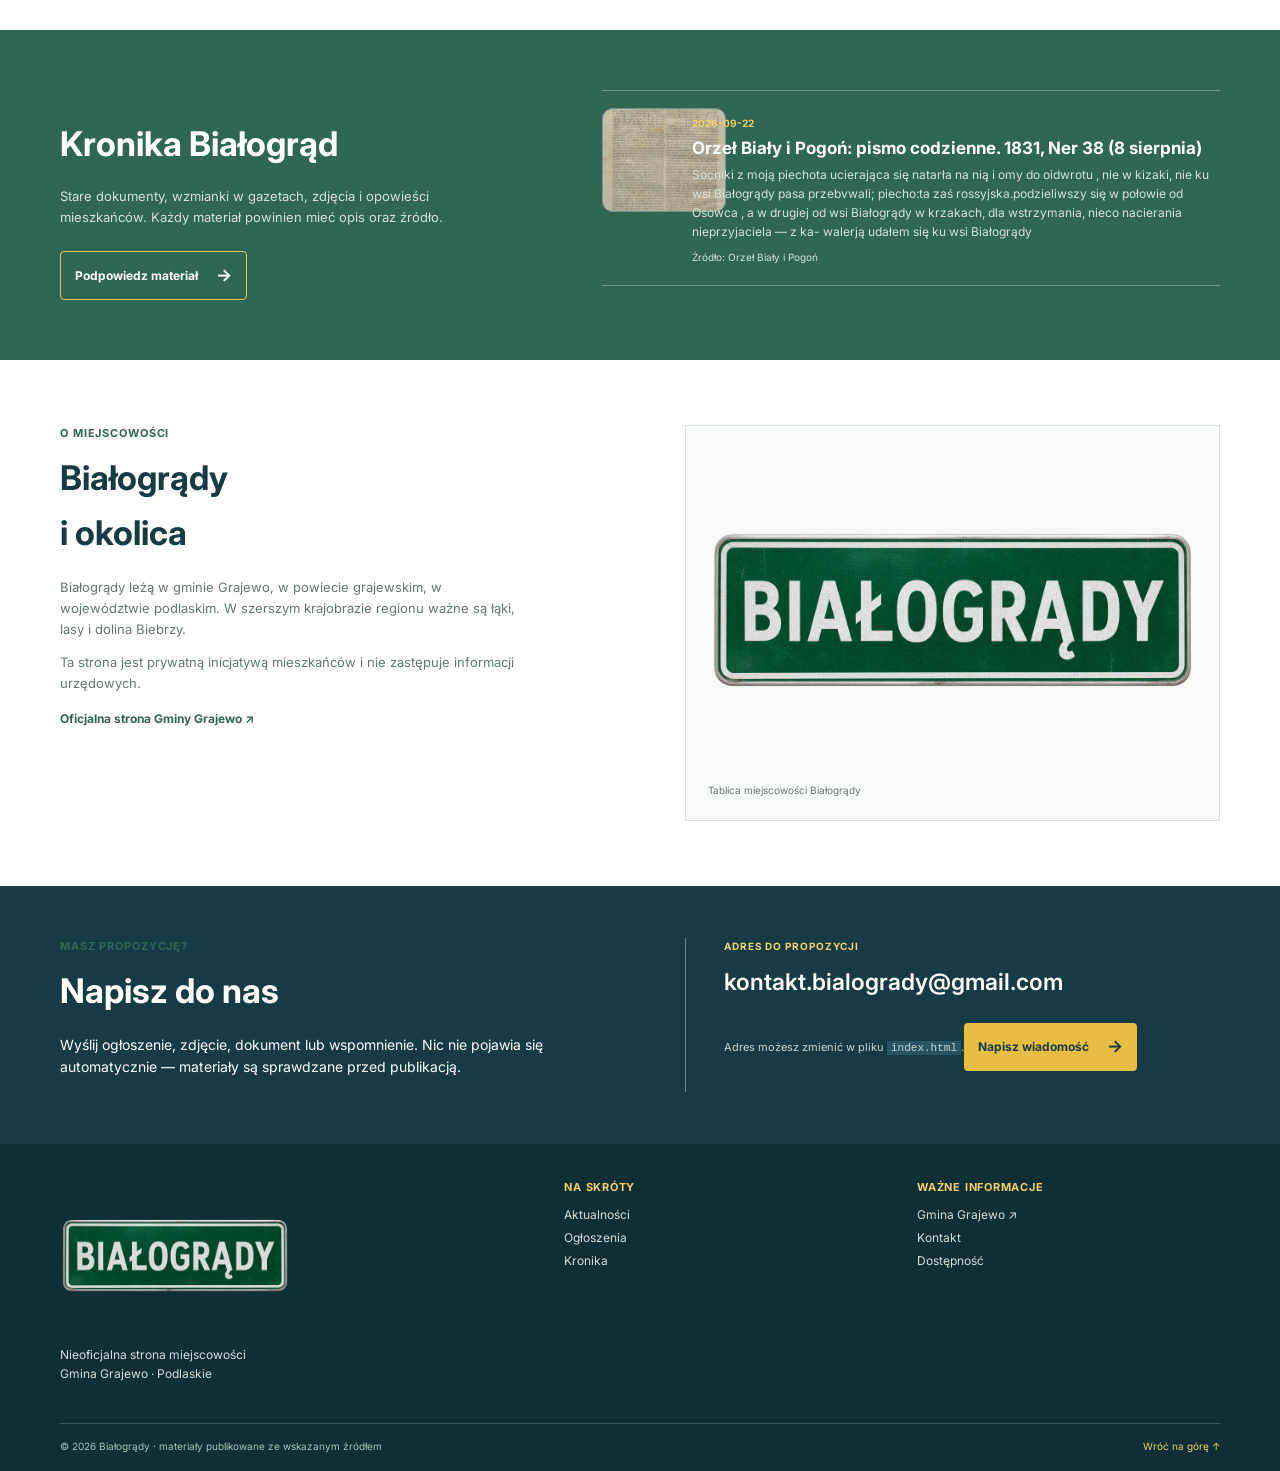
==== commit ea485bec: "Update index.html" ====
--- a/index.html
+++ b/index.html
@@ -21,7 +21,7 @@
 
     <section id="mieszkaniec" class="container section resident"><div class="section-title"><h2>Strefa mieszkańca</h2><span class="section-meta">przydatne odnośniki</span></div><div class="resident-list"><a href="#kontakt"><strong>Ważne kontakty</strong><span>Numery i adresy, które warto mieć pod ręką →</span></a><a href="#kontakt"><strong>Informacje gminne</strong><span>Przejdź do oficjalnego serwisu Gminy Grajewo →</span></a><a href="#kontakt"><strong>Materiały i propozycje</strong><span>Podziel się dokumentem lub wspomnieniem →</span></a><a href="#kontakt"><strong>Sprawy lokalne</strong><span>Miejsce na kolejne skróty dla mieszkańców →</span></a></div></section>
 
-    <section id="kronika" class="archive-section"><div class="container archive-grid"><div><p class="eyebrow">Pamięć o miejscu</p><h2>Kronika Białogradów</h2><p>Stare dokumenty, wzmianki w gazetach, zdjęcia i opowieści mieszkańców. Każdy materiał powinien mieć opis oraz źródło.</p><a class="simple-button light-button" href="kontakt.html">Podpowiedz materiał <span>→</span></a></div><div id="kronika-list" class="timeline"></div></div></section>
+    <section id="kronika" class="archive-section"><div class="container archive-grid"><div><p class="eyebrow">Pamięć o miejscu</p><h2>Kronika Białogrąd</h2><p>Stare dokumenty, wzmianki w gazetach, zdjęcia i opowieści mieszkańców. Każdy materiał powinien mieć opis oraz źródło.</p><a class="simple-button light-button" href="kontakt.html">Podpowiedz materiał <span>→</span></a></div><div id="kronika-list" class="timeline"></div></div></section>
 
     <section id="okolica" class="container section about"><div class="about-text"><p class="eyebrow">O miejscowości</p><h2>Białogrądy<br>i okolica</h2><p>Białogrądy leżą w gminie Grajewo, w powiecie grajewskim, w województwie podlaskim. W szerszym krajobrazie regionu ważne są łąki, lasy i dolina Biebrzy.</p><p>Ta strona jest prywatną inicjatywą mieszkańców i nie zastępuje informacji urzędowych.</p><a href="https://samorzad.gov.pl/web/gmina-grajewo" target="_blank" rel="noopener">Oficjalna strona Gminy Grajewo ↗</a></div><figure class="sign-figure"><img src="assets/bialogrady-sign-isolated.png" alt="Zielona tablica drogowa z napisem BIAŁOGRĄDY"><figcaption>Tablica miejscowości Białogrądy</figcaption></figure></section>
 
--- a/style.css
+++ b/style.css
@@ -2,3 +2,4 @@
 .empty-state{border:1px dashed var(--line);padding:22px;color:var(--muted);font-size:13px;background:#fafcfb}.page{padding:62px 0 90px}.page h1{font-size:42px;color:var(--navy);margin:0 0 10px}.page-lead{color:var(--muted);font-size:16px;margin:0 0 32px}.page-feed{max-width:800px;border-top:1px solid var(--line)}.page-feed .feed-item{grid-template-columns:145px 1fr 95px}.page-photo{display:block;width:100%;max-height:340px;object-fit:cover;margin:25px 0 30px}.page-copy{max-width:760px;color:var(--muted);font-size:15px}.contact-page-box{max-width:620px;background:var(--green-light);border-left:4px solid var(--green);padding:25px}.contact-page-box strong{display:block;color:var(--navy)}.contact-page-box>a{display:block;color:var(--green);font-size:24px;font-weight:700;margin:9px 0}.contact-page-box p{color:var(--muted)}
 .entry-title-link{color:var(--navy)}.entry-title-link:hover{color:var(--green)}.read-link{color:var(--green);font-size:11px;font-weight:700;align-self:center}.feed-item small.source{display:block;color:#87948e;font-size:11px;margin-top:8px}.article-page{padding:46px 0 90px;max-width:900px}.back-link{color:var(--green);font-weight:700;font-size:12px}.full-article{padding-top:35px}.full-article h1{font-size:42px;line-height:1.16;color:var(--navy);max-width:800px;margin:0 0 9px}.article-date{display:block;color:#8b7a44;font-size:11px;font-weight:700;margin-bottom:27px}.article-body{font-size:17px;line-height:1.85;max-width:760px;color:var(--ink);margin-bottom:20px}.source{display:block;color:var(--muted);font-size:12px;margin:18px 0}.source-link{color:var(--green);font-weight:700;font-size:13px}.attachments{border-top:1px solid var(--line);margin-top:35px;padding-top:25px}.article-gallery{display:grid;grid-template-columns:repeat(3,1fr);gap:14px}.article-gallery a{display:block;color:var(--muted);font-size:11px}.article-gallery img{display:block;width:100%;height:180px;object-fit:cover;border:1px solid var(--line);margin-bottom:6px}.article-gallery a:hover img{border-color:var(--green)}.documents{margin-top:26px}.documents h3{font-size:18px;color:var(--navy)}.document{display:flex;align-items:center;gap:13px;border:1px solid var(--line);padding:13px 15px;max-width:650px;margin:8px 0;color:var(--navy)}.document:hover{border-color:var(--green);text-decoration:none}.document-icon{background:#b44e43;color:#fff;font-size:10px;font-weight:700;padding:5px 6px}.document strong,.document small{display:block}.document small{color:var(--muted);font-size:11px}.hint{display:block;color:#7a8982;font-size:11px;font-weight:400;margin:5px 0}.file-list{display:block;color:#2f6655;font-size:12px;font-weight:400;margin-top:7px}@media(max-width:620px){.article-gallery{grid-template-columns:1fr 1fr}.full-article h1{font-size:32px}.article-body{font-size:15px}.article-gallery img{height:130px}}
 .latest-section{padding-top:45px}.latest-grid{display:grid;grid-template-columns:1fr 1fr;gap:40px}.latest-column{min-width:0}.latest-heading{display:flex;align-items:baseline;justify-content:space-between;border-bottom:2px solid var(--navy);padding:0 0 9px;margin-bottom:3px}.latest-heading h3{font-size:21px;color:var(--navy);margin:0}.latest-heading a{font-size:11px;color:var(--green);font-weight:700}.latest-column .feed-item{grid-template-columns:95px 1fr;padding:16px 0}.latest-column .feed-item .read-link{grid-column:2}.latest-column .empty-state{margin-top:16px}@media(max-width:820px){.latest-grid{grid-template-columns:1fr;gap:34px}}
+.archive-card{display:grid;grid-template-columns:124px 1fr;gap:18px;align-items:stretch;padding:14px 0;border-bottom:1px solid var(--line)}.archive-thumb{display:flex;align-items:center;justify-content:center;width:124px;height:104px;overflow:hidden;border-radius:10px;background:#eef3ef;border:1px solid var(--line);text-decoration:none}.archive-thumb img{width:100%;height:100%;object-fit:cover}.archive-file-icon{display:grid;place-items:center;width:54px;height:66px;background:#b44e43;color:#fff;font-size:13px;font-weight:700;border-radius:4px;position:relative}.archive-file-icon:after{content:'';position:absolute;right:0;top:0;border-style:solid;border-width:0 13px 13px 0;border-color:transparent #f1c8c3 transparent transparent}.archive-card-body{padding:3px 0}.archive-card-body time{font-size:10px;color:#8b7a44;font-weight:700}.archive-card-body h3{font-size:17px;line-height:1.25;color:var(--navy);margin:5px 0}.archive-card-body h3 a{color:var(--navy)}.archive-card-body p{font-size:12px;color:var(--muted);margin:0}.archive-card-body small{display:block;color:#87948e;font-size:10px;margin-top:8px}.timeline .archive-card{border-bottom-color:#6f9989}.timeline .archive-card-body h3,.timeline .archive-card-body h3 a{color:#fff}.timeline .archive-card-body p,.timeline .archive-card-body small{color:#d3e1da}.timeline .archive-card-body time{color:#f2cf67}.timeline .archive-thumb{border-color:#6f9989}@media(max-width:520px){.archive-card{grid-template-columns:92px 1fr;gap:12px}.archive-thumb{width:92px;height:84px}}
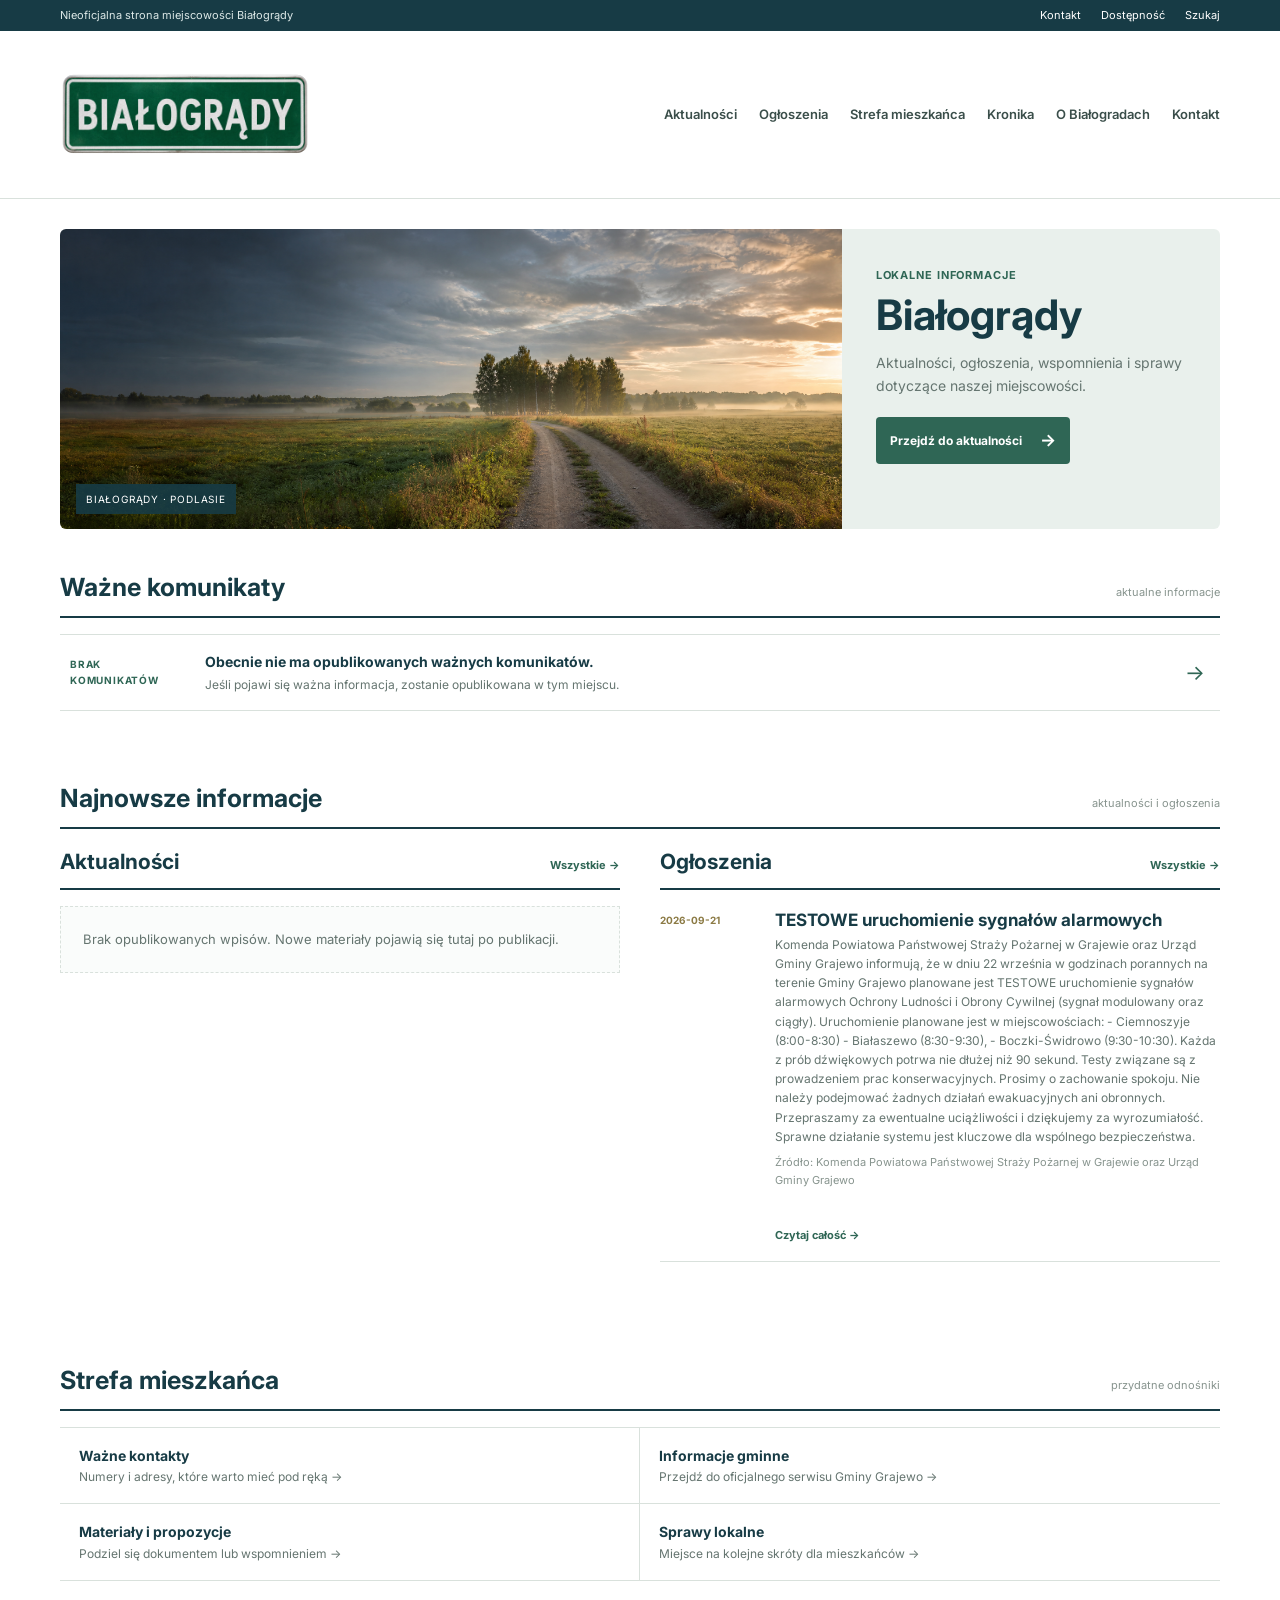
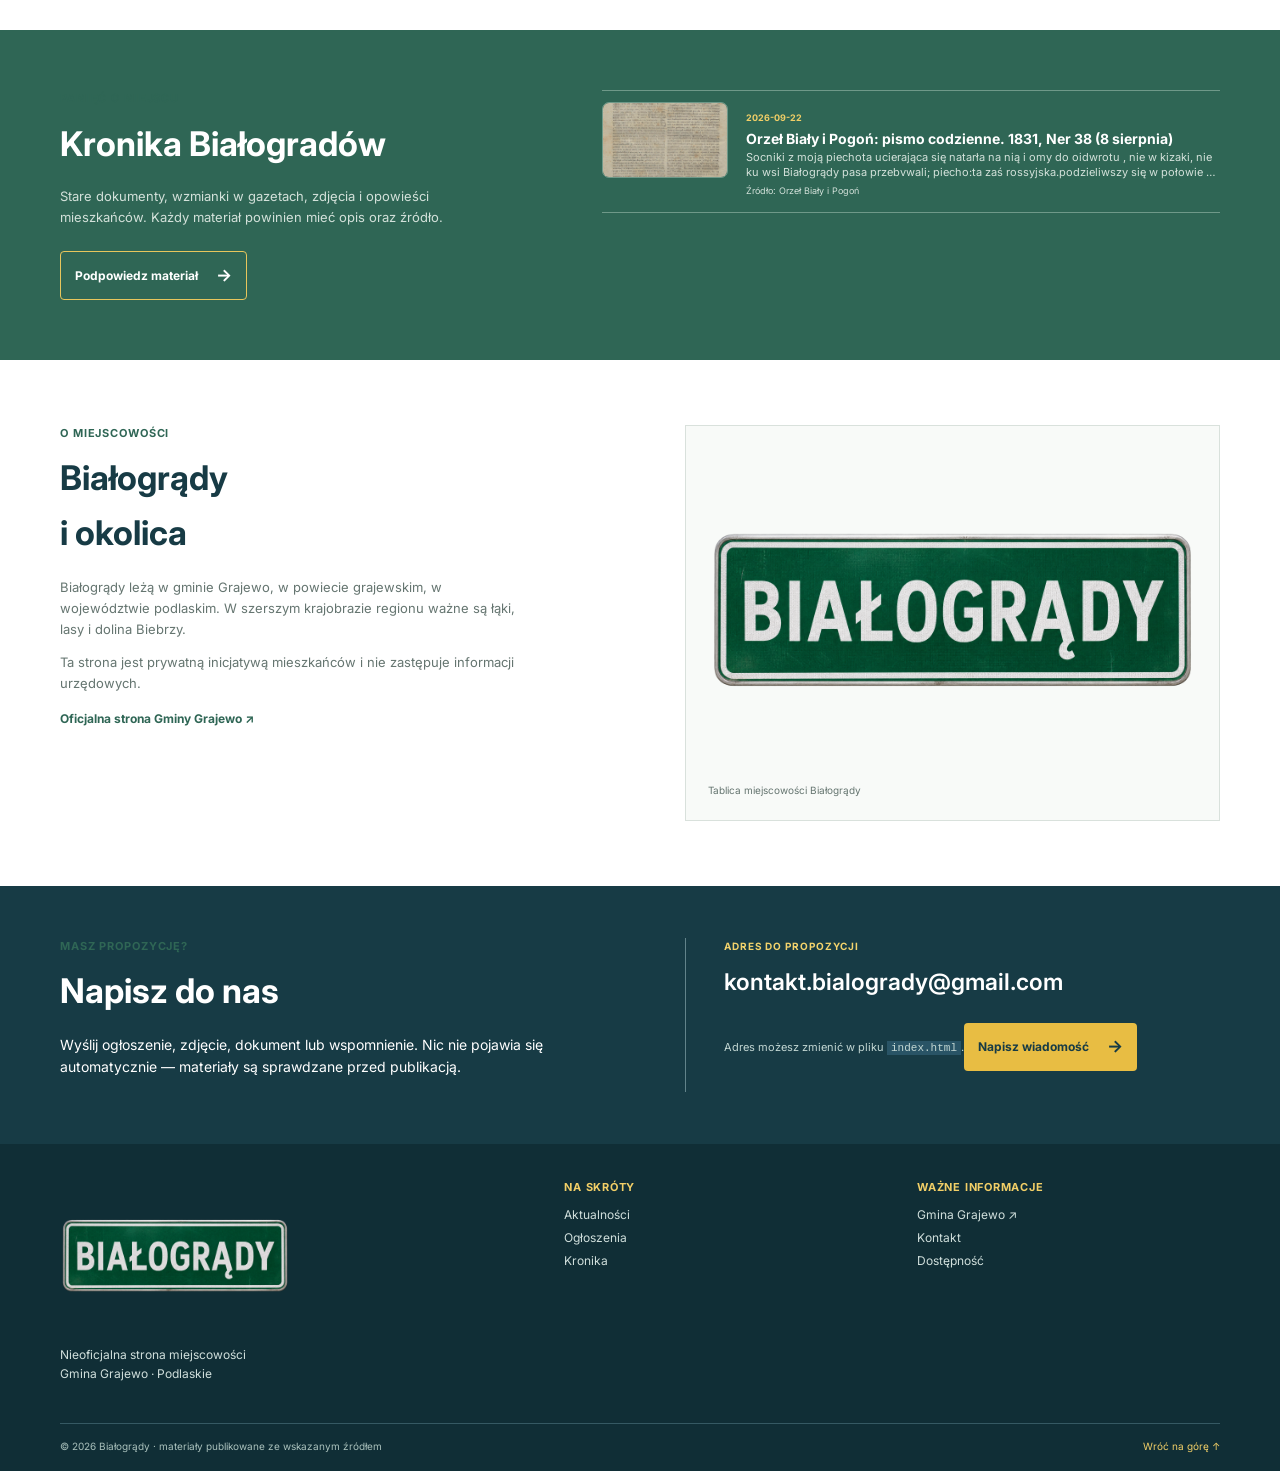
==== commit 48629027: "Add files via upload" ====
--- a/index.html
+++ b/index.html
@@ -21,7 +21,7 @@
 
     <section id="mieszkaniec" class="container section resident"><div class="section-title"><h2>Strefa mieszkańca</h2><span class="section-meta">przydatne odnośniki</span></div><div class="resident-list"><a href="#kontakt"><strong>Ważne kontakty</strong><span>Numery i adresy, które warto mieć pod ręką →</span></a><a href="#kontakt"><strong>Informacje gminne</strong><span>Przejdź do oficjalnego serwisu Gminy Grajewo →</span></a><a href="#kontakt"><strong>Materiały i propozycje</strong><span>Podziel się dokumentem lub wspomnieniem →</span></a><a href="#kontakt"><strong>Sprawy lokalne</strong><span>Miejsce na kolejne skróty dla mieszkańców →</span></a></div></section>
 
-    <section id="kronika" class="archive-section"><div class="container archive-grid"><div><p class="eyebrow">Pamięć o miejscu</p><h2>Kronika Białogrąd</h2><p>Stare dokumenty, wzmianki w gazetach, zdjęcia i opowieści mieszkańców. Każdy materiał powinien mieć opis oraz źródło.</p><a class="simple-button light-button" href="kontakt.html">Podpowiedz materiał <span>→</span></a></div><div id="kronika-list" class="timeline"></div></div></section>
+    <section id="kronika" class="archive-section"><div class="container archive-grid"><div><p class="eyebrow">Pamięć o miejscu</p><h2>Kronika Białogradów</h2><p>Stare dokumenty, wzmianki w gazetach, zdjęcia i opowieści mieszkańców. Każdy materiał powinien mieć opis oraz źródło.</p><a class="simple-button light-button" href="kontakt.html">Podpowiedz materiał <span>→</span></a></div><div id="kronika-list" class="timeline" data-limit="2"></div></div></section>
 
     <section id="okolica" class="container section about"><div class="about-text"><p class="eyebrow">O miejscowości</p><h2>Białogrądy<br>i okolica</h2><p>Białogrądy leżą w gminie Grajewo, w powiecie grajewskim, w województwie podlaskim. W szerszym krajobrazie regionu ważne są łąki, lasy i dolina Biebrzy.</p><p>Ta strona jest prywatną inicjatywą mieszkańców i nie zastępuje informacji urzędowych.</p><a href="https://samorzad.gov.pl/web/gmina-grajewo" target="_blank" rel="noopener">Oficjalna strona Gminy Grajewo ↗</a></div><figure class="sign-figure"><img src="assets/bialogrady-sign-isolated.png" alt="Zielona tablica drogowa z napisem BIAŁOGRĄDY"><figcaption>Tablica miejscowości Białogrądy</figcaption></figure></section>
 
--- a/style.css
+++ b/style.css
@@ -3,3 +3,5 @@
 .entry-title-link{color:var(--navy)}.entry-title-link:hover{color:var(--green)}.read-link{color:var(--green);font-size:11px;font-weight:700;align-self:center}.feed-item small.source{display:block;color:#87948e;font-size:11px;margin-top:8px}.article-page{padding:46px 0 90px;max-width:900px}.back-link{color:var(--green);font-weight:700;font-size:12px}.full-article{padding-top:35px}.full-article h1{font-size:42px;line-height:1.16;color:var(--navy);max-width:800px;margin:0 0 9px}.article-date{display:block;color:#8b7a44;font-size:11px;font-weight:700;margin-bottom:27px}.article-body{font-size:17px;line-height:1.85;max-width:760px;color:var(--ink);margin-bottom:20px}.source{display:block;color:var(--muted);font-size:12px;margin:18px 0}.source-link{color:var(--green);font-weight:700;font-size:13px}.attachments{border-top:1px solid var(--line);margin-top:35px;padding-top:25px}.article-gallery{display:grid;grid-template-columns:repeat(3,1fr);gap:14px}.article-gallery a{display:block;color:var(--muted);font-size:11px}.article-gallery img{display:block;width:100%;height:180px;object-fit:cover;border:1px solid var(--line);margin-bottom:6px}.article-gallery a:hover img{border-color:var(--green)}.documents{margin-top:26px}.documents h3{font-size:18px;color:var(--navy)}.document{display:flex;align-items:center;gap:13px;border:1px solid var(--line);padding:13px 15px;max-width:650px;margin:8px 0;color:var(--navy)}.document:hover{border-color:var(--green);text-decoration:none}.document-icon{background:#b44e43;color:#fff;font-size:10px;font-weight:700;padding:5px 6px}.document strong,.document small{display:block}.document small{color:var(--muted);font-size:11px}.hint{display:block;color:#7a8982;font-size:11px;font-weight:400;margin:5px 0}.file-list{display:block;color:#2f6655;font-size:12px;font-weight:400;margin-top:7px}@media(max-width:620px){.article-gallery{grid-template-columns:1fr 1fr}.full-article h1{font-size:32px}.article-body{font-size:15px}.article-gallery img{height:130px}}
 .latest-section{padding-top:45px}.latest-grid{display:grid;grid-template-columns:1fr 1fr;gap:40px}.latest-column{min-width:0}.latest-heading{display:flex;align-items:baseline;justify-content:space-between;border-bottom:2px solid var(--navy);padding:0 0 9px;margin-bottom:3px}.latest-heading h3{font-size:21px;color:var(--navy);margin:0}.latest-heading a{font-size:11px;color:var(--green);font-weight:700}.latest-column .feed-item{grid-template-columns:95px 1fr;padding:16px 0}.latest-column .feed-item .read-link{grid-column:2}.latest-column .empty-state{margin-top:16px}@media(max-width:820px){.latest-grid{grid-template-columns:1fr;gap:34px}}
 .archive-card{display:grid;grid-template-columns:124px 1fr;gap:18px;align-items:stretch;padding:14px 0;border-bottom:1px solid var(--line)}.archive-thumb{display:flex;align-items:center;justify-content:center;width:124px;height:104px;overflow:hidden;border-radius:10px;background:#eef3ef;border:1px solid var(--line);text-decoration:none}.archive-thumb img{width:100%;height:100%;object-fit:cover}.archive-file-icon{display:grid;place-items:center;width:54px;height:66px;background:#b44e43;color:#fff;font-size:13px;font-weight:700;border-radius:4px;position:relative}.archive-file-icon:after{content:'';position:absolute;right:0;top:0;border-style:solid;border-width:0 13px 13px 0;border-color:transparent #f1c8c3 transparent transparent}.archive-card-body{padding:3px 0}.archive-card-body time{font-size:10px;color:#8b7a44;font-weight:700}.archive-card-body h3{font-size:17px;line-height:1.25;color:var(--navy);margin:5px 0}.archive-card-body h3 a{color:var(--navy)}.archive-card-body p{font-size:12px;color:var(--muted);margin:0}.archive-card-body small{display:block;color:#87948e;font-size:10px;margin-top:8px}.timeline .archive-card{border-bottom-color:#6f9989}.timeline .archive-card-body h3,.timeline .archive-card-body h3 a{color:#fff}.timeline .archive-card-body p,.timeline .archive-card-body small{color:#d3e1da}.timeline .archive-card-body time{color:#f2cf67}.timeline .archive-thumb{border-color:#6f9989}@media(max-width:520px){.archive-card{grid-template-columns:92px 1fr;gap:12px}.archive-thumb{width:92px;height:84px}}
+/* Widok skrócony kroniki na stronie głównej: dwa spokojne wpisy w stylu archiwum. */
+.archive-section .timeline .archive-card{grid-template-columns:126px 1fr;gap:18px;padding:11px 0}.archive-section .timeline .archive-thumb{width:126px;height:76px;border-radius:7px}.archive-section .timeline .archive-card-body h3{font-size:14px;margin:3px 0 2px}.archive-section .timeline .archive-card-body p{font-size:11px;line-height:1.4;display:-webkit-box;-webkit-line-clamp:2;-webkit-box-orient:vertical;overflow:hidden}.archive-section .timeline .archive-card-body small{font-size:9px;margin-top:3px}.archive-section .timeline .archive-card-body time{font-size:9px}@media(max-width:520px){.archive-section .timeline .archive-card{grid-template-columns:95px 1fr;gap:12px}.archive-section .timeline .archive-thumb{width:95px;height:68px}}
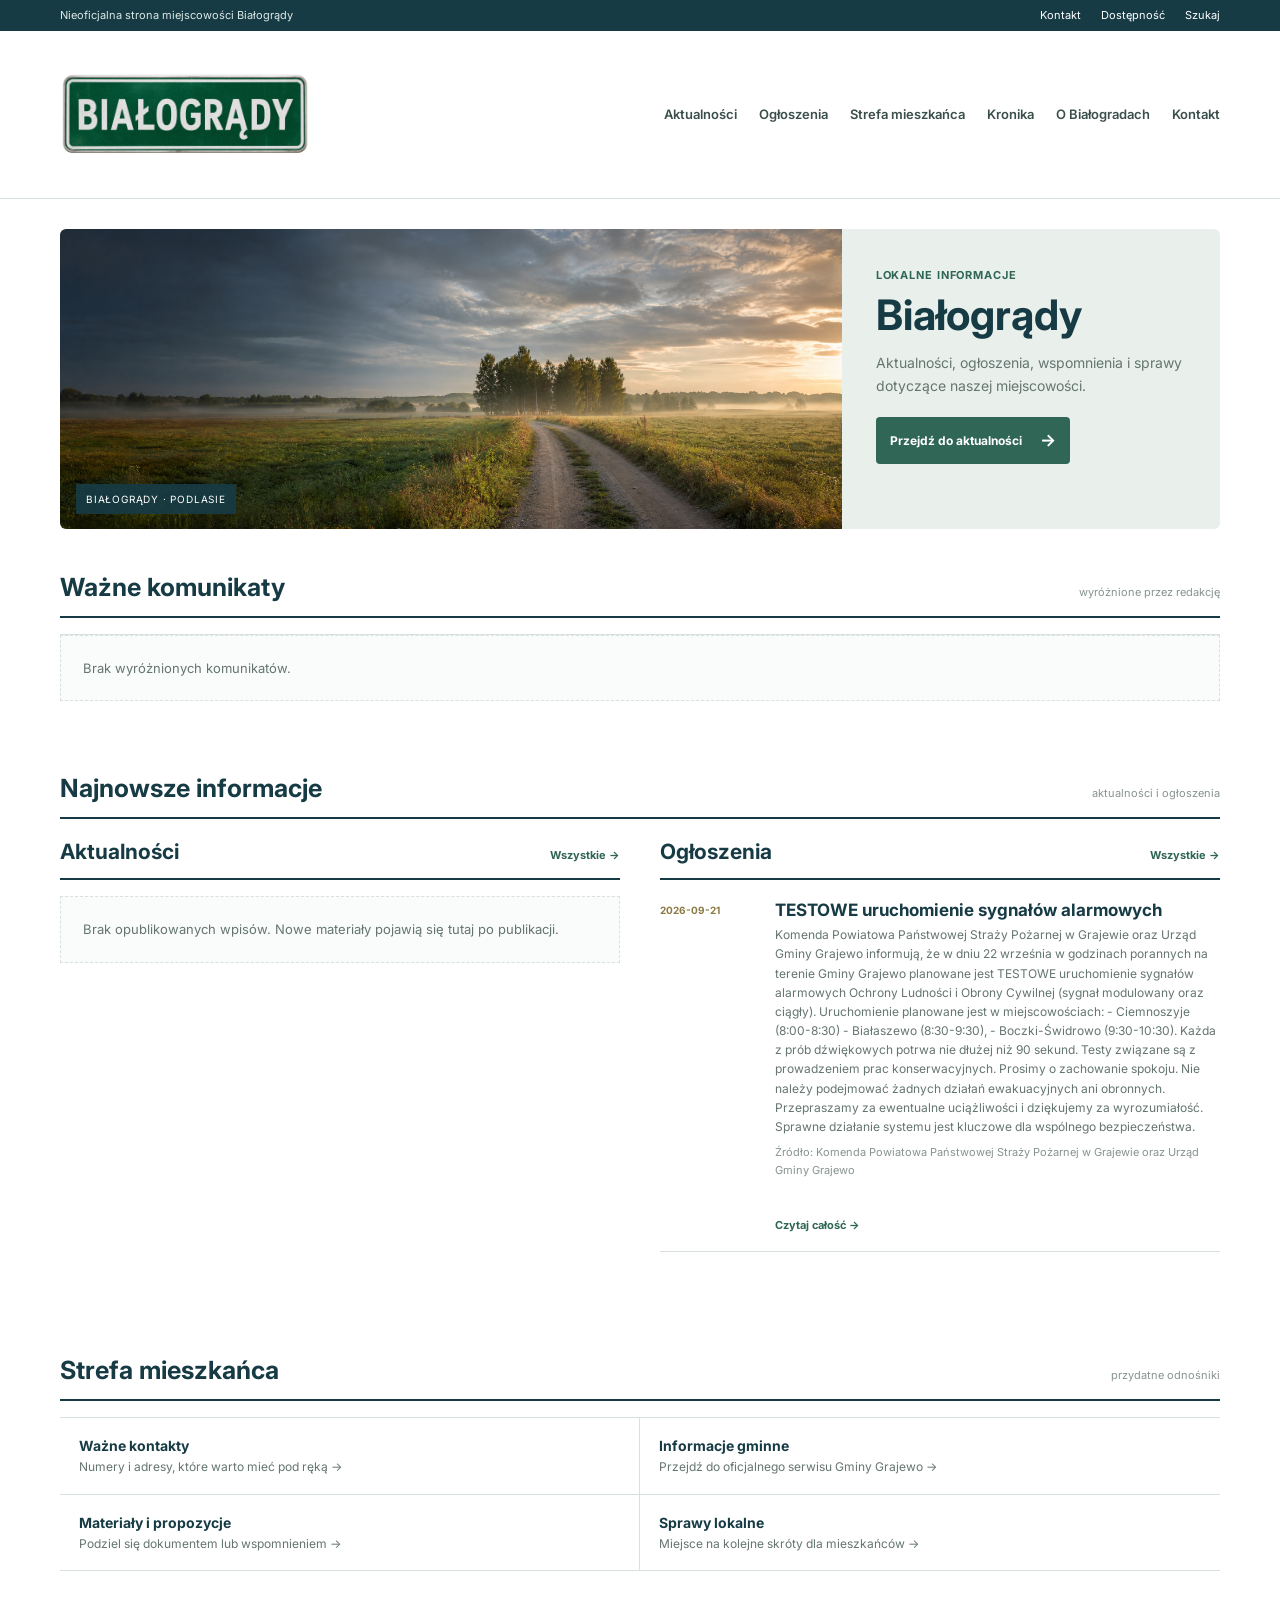
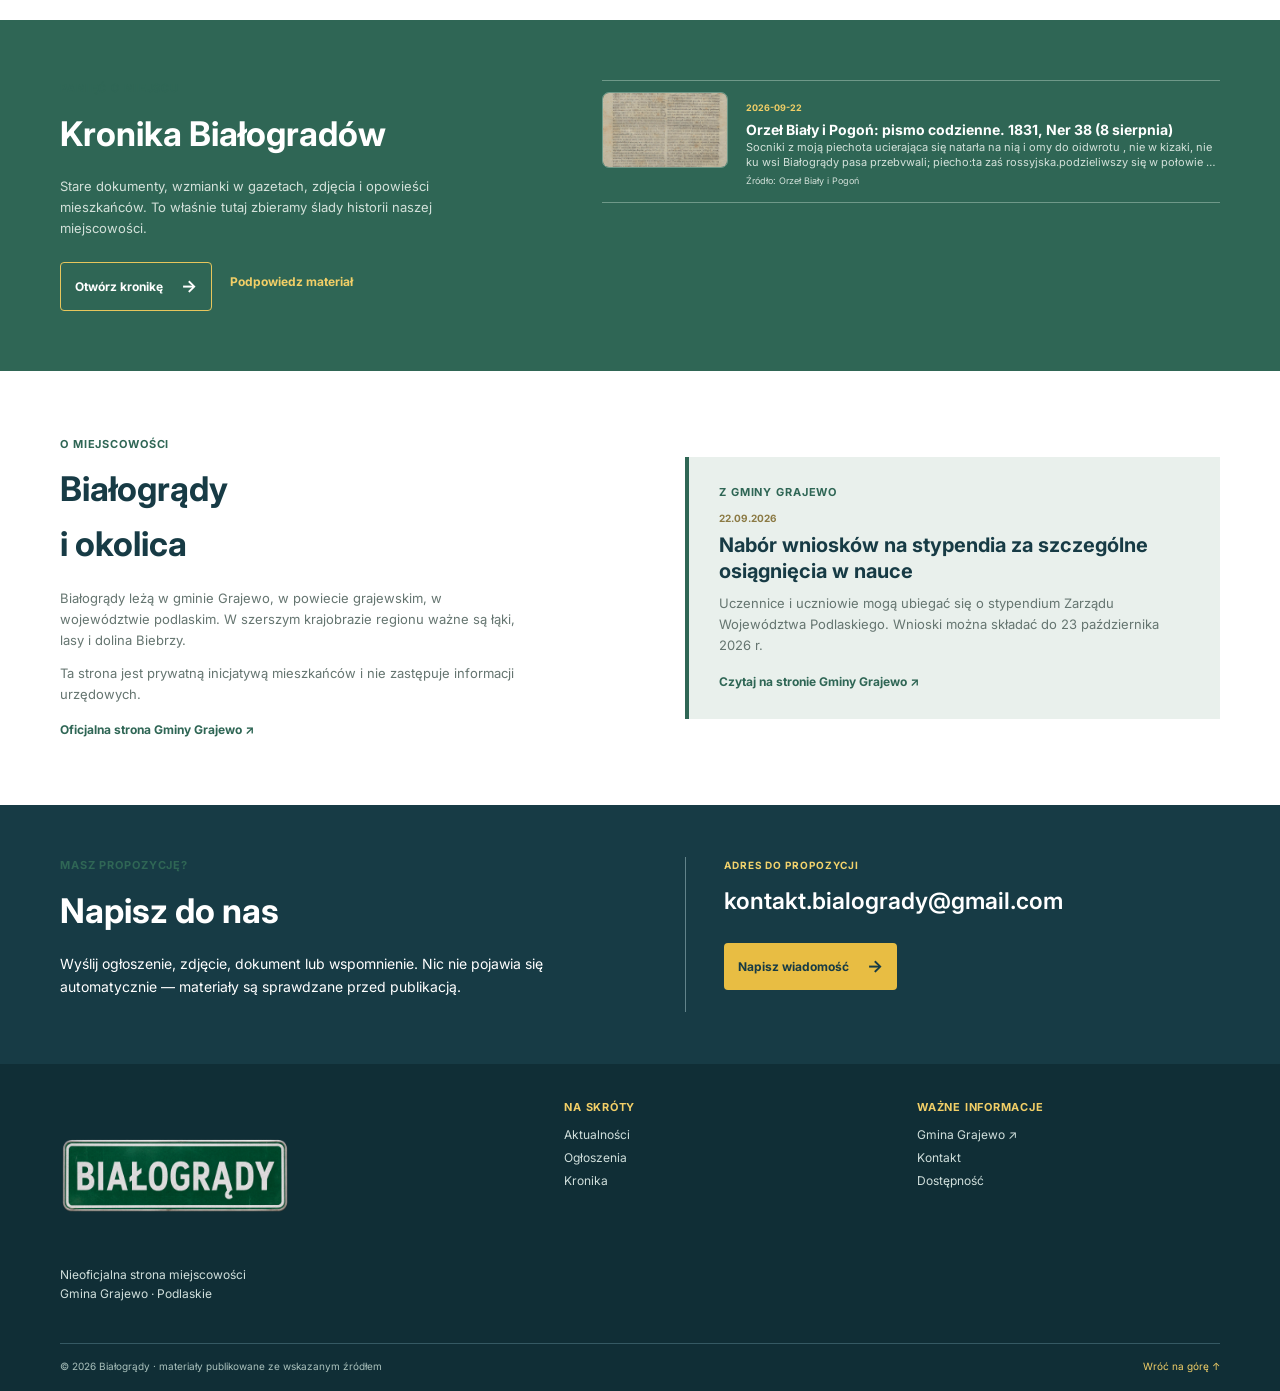
==== commit e1649124: "Add files via upload" ====
--- a/index.html
+++ b/index.html
@@ -14,18 +14,18 @@
   <main id="top">
     <section class="hero container"><div class="hero-image"><img src="assets/bialogrady-hero.jpg" alt="Krajobraz okolicy Białogradów"><div class="hero-label">BIAŁOGRĄDY · PODLASIE</div></div><div class="hero-intro"><p class="eyebrow">Lokalne informacje</p><h1>Białogrądy</h1><p>Aktualności, ogłoszenia, wspomnienia i sprawy dotyczące naszej miejscowości.</p><a class="simple-button" href="#wiadomosci">Przejdź do aktualności <span>→</span></a></div></section>
 
-    <section class="container alerts" aria-labelledby="alerts-title"><div class="section-title"><h2 id="alerts-title">Ważne komunikaty</h2><span class="section-meta">aktualne informacje</span></div><div class="alert-list"><article><span class="alert-type">BRAK KOMUNIKATÓW</span><div><h3>Obecnie nie ma opublikowanych ważnych komunikatów.</h3><p>Jeśli pojawi się ważna informacja, zostanie opublikowana w tym miejscu.</p></div><a href="kontakt.html" aria-label="Prześlij komunikat">→</a></article></div></section>
+    <section class="container alerts" aria-labelledby="alerts-title"><div class="section-title"><h2 id="alerts-title">Ważne komunikaty</h2><span class="section-meta">wyróżnione przez redakcję</span></div><div id="important-list" class="alert-list"><div class="empty-state">Brak wyróżnionych komunikatów.</div></div></section>
 
     <section id="wiadomosci" class="container section latest-section"><div class="section-title"><h2>Najnowsze informacje</h2><span class="section-meta">aktualności i ogłoszenia</span></div><div class="latest-grid"><section class="latest-column"><div class="latest-heading"><h3>Aktualności</h3><a href="aktualnosci.html">Wszystkie →</a></div><div id="aktualnosci-list" class="feed"></div></section><section id="ogloszenia" class="latest-column"><div class="latest-heading"><h3>Ogłoszenia</h3><a href="ogloszenia.html">Wszystkie →</a></div><div id="ogloszenia-list" class="feed"></div></section></div></section>
 
 
     <section id="mieszkaniec" class="container section resident"><div class="section-title"><h2>Strefa mieszkańca</h2><span class="section-meta">przydatne odnośniki</span></div><div class="resident-list"><a href="#kontakt"><strong>Ważne kontakty</strong><span>Numery i adresy, które warto mieć pod ręką →</span></a><a href="#kontakt"><strong>Informacje gminne</strong><span>Przejdź do oficjalnego serwisu Gminy Grajewo →</span></a><a href="#kontakt"><strong>Materiały i propozycje</strong><span>Podziel się dokumentem lub wspomnieniem →</span></a><a href="#kontakt"><strong>Sprawy lokalne</strong><span>Miejsce na kolejne skróty dla mieszkańców →</span></a></div></section>
 
-    <section id="kronika" class="archive-section"><div class="container archive-grid"><div><p class="eyebrow">Pamięć o miejscu</p><h2>Kronika Białogradów</h2><p>Stare dokumenty, wzmianki w gazetach, zdjęcia i opowieści mieszkańców. Każdy materiał powinien mieć opis oraz źródło.</p><a class="simple-button light-button" href="kontakt.html">Podpowiedz materiał <span>→</span></a></div><div id="kronika-list" class="timeline" data-limit="2"></div></div></section>
+    <section id="kronika" class="archive-section"><div class="container archive-grid"><div><p class="eyebrow">Pamięć o miejscu</p><h2>Kronika Białogradów</h2><p>Stare dokumenty, wzmianki w gazetach, zdjęcia i opowieści mieszkańców. To właśnie tutaj zbieramy ślady historii naszej miejscowości.</p><div class="archive-actions"><a class="simple-button light-button" href="kronika.html">Otwórz kronikę <span>→</span></a><a class="archive-text-link" href="kontakt.html">Podpowiedz materiał</a></div></div><div id="kronika-list" class="timeline" data-limit="2"></div></div></section>
 
-    <section id="okolica" class="container section about"><div class="about-text"><p class="eyebrow">O miejscowości</p><h2>Białogrądy<br>i okolica</h2><p>Białogrądy leżą w gminie Grajewo, w powiecie grajewskim, w województwie podlaskim. W szerszym krajobrazie regionu ważne są łąki, lasy i dolina Biebrzy.</p><p>Ta strona jest prywatną inicjatywą mieszkańców i nie zastępuje informacji urzędowych.</p><a href="https://samorzad.gov.pl/web/gmina-grajewo" target="_blank" rel="noopener">Oficjalna strona Gminy Grajewo ↗</a></div><figure class="sign-figure"><img src="assets/bialogrady-sign-isolated.png" alt="Zielona tablica drogowa z napisem BIAŁOGRĄDY"><figcaption>Tablica miejscowości Białogrądy</figcaption></figure></section>
+    <section id="okolica" class="container section about"><div class="about-text"><p class="eyebrow">O miejscowości</p><h2>Białogrądy<br>i okolica</h2><p>Białogrądy leżą w gminie Grajewo, w powiecie grajewskim, w województwie podlaskim. W szerszym krajobrazie regionu ważne są łąki, lasy i dolina Biebrzy.</p><p>Ta strona jest prywatną inicjatywą mieszkańców i nie zastępuje informacji urzędowych.</p><a href="https://samorzad.gov.pl/web/gmina-grajewo" target="_blank" rel="noopener">Oficjalna strona Gminy Grajewo ↗</a></div><aside class="gmina-update"><p class="eyebrow">Z Gminy Grajewo</p><time>22.09.2026</time><h3>Nabór wniosków na stypendia za szczególne osiągnięcia w nauce</h3><p>Uczennice i uczniowie mogą ubiegać się o stypendium Zarządu Województwa Podlaskiego. Wnioski można składać do 23 października 2026 r.</p><a href="https://samorzad.gov.pl/web/gmina-grajewo/nabor-wnioskow-na-stypendia-zarzadu-wojewodztwa-podlaskiego-za-szczegolne-osiagniecia-w-nauce" target="_blank" rel="noopener">Czytaj na stronie Gminy Grajewo ↗</a></aside></section>
 
-    <section id="kontakt" class="contact-section"><div class="container contact-grid"><div><p class="eyebrow">Masz propozycję?</p><h2>Napisz do nas</h2><p>Wyślij ogłoszenie, zdjęcie, dokument lub wspomnienie. Nic nie pojawia się automatycznie — materiały są sprawdzane przed publikacją.</p></div><div class="contact-details"><span>Adres do propozycji</span><a href="mailto:kontakt.bialogrady@gmail.com">kontakt.bialogrady@gmail.com</a><small>Adres możesz zmienić w pliku <code>index.html</code>.</small><a class="simple-button yellow-button" href="mailto:kontakt.bialogrady@gmail.com?subject=Propozycja%20na%20stron%C4%99%20Bia%C5%82ograd%C3%B3w">Napisz wiadomość <span>→</span></a></div></div></section>
+    <section id="kontakt" class="contact-section"><div class="container contact-grid"><div><p class="eyebrow">Masz propozycję?</p><h2>Napisz do nas</h2><p>Wyślij ogłoszenie, zdjęcie, dokument lub wspomnienie. Nic nie pojawia się automatycznie — materiały są sprawdzane przed publikacją.</p></div><div class="contact-details"><span>Adres do propozycji</span><a href="mailto:kontakt.bialogrady@gmail.com">kontakt.bialogrady@gmail.com</a><a class="simple-button yellow-button" href="mailto:kontakt.bialogrady@gmail.com?subject=Propozycja%20na%20stron%C4%99%20Bia%C5%82ograd%C3%B3w">Napisz wiadomość <span>→</span></a></div></div></section>
   </main>
   <footer id="dostepnosc"><div class="container footer-grid"><div><img class="footer-sign" src="assets/bialogrady-sign-isolated.png" alt="Białogrądy"><p>Nieoficjalna strona miejscowości<br>Gmina Grajewo · Podlaskie</p></div><div><b>Na skróty</b><a href="#wiadomosci">Aktualności</a><a href="#ogloszenia">Ogłoszenia</a><a href="#kronika">Kronika</a></div><div><b>Ważne informacje</b><a href="https://samorzad.gov.pl/web/gmina-grajewo" target="_blank" rel="noopener">Gmina Grajewo ↗</a><a href="#kontakt">Kontakt</a><a href="#dostepnosc">Dostępność</a></div></div><div class="container copyright">© 2026 Białogrądy · materiały publikowane ze wskazanym źródłem <a href="#top">Wróć na górę ↑</a></div></footer>
   <script src="script.js"></script><script src="site.js"></script>
--- a/style.css
+++ b/style.css
@@ -5,3 +5,4 @@
 .archive-card{display:grid;grid-template-columns:124px 1fr;gap:18px;align-items:stretch;padding:14px 0;border-bottom:1px solid var(--line)}.archive-thumb{display:flex;align-items:center;justify-content:center;width:124px;height:104px;overflow:hidden;border-radius:10px;background:#eef3ef;border:1px solid var(--line);text-decoration:none}.archive-thumb img{width:100%;height:100%;object-fit:cover}.archive-file-icon{display:grid;place-items:center;width:54px;height:66px;background:#b44e43;color:#fff;font-size:13px;font-weight:700;border-radius:4px;position:relative}.archive-file-icon:after{content:'';position:absolute;right:0;top:0;border-style:solid;border-width:0 13px 13px 0;border-color:transparent #f1c8c3 transparent transparent}.archive-card-body{padding:3px 0}.archive-card-body time{font-size:10px;color:#8b7a44;font-weight:700}.archive-card-body h3{font-size:17px;line-height:1.25;color:var(--navy);margin:5px 0}.archive-card-body h3 a{color:var(--navy)}.archive-card-body p{font-size:12px;color:var(--muted);margin:0}.archive-card-body small{display:block;color:#87948e;font-size:10px;margin-top:8px}.timeline .archive-card{border-bottom-color:#6f9989}.timeline .archive-card-body h3,.timeline .archive-card-body h3 a{color:#fff}.timeline .archive-card-body p,.timeline .archive-card-body small{color:#d3e1da}.timeline .archive-card-body time{color:#f2cf67}.timeline .archive-thumb{border-color:#6f9989}@media(max-width:520px){.archive-card{grid-template-columns:92px 1fr;gap:12px}.archive-thumb{width:92px;height:84px}}
 /* Widok skrócony kroniki na stronie głównej: dwa spokojne wpisy w stylu archiwum. */
 .archive-section .timeline .archive-card{grid-template-columns:126px 1fr;gap:18px;padding:11px 0}.archive-section .timeline .archive-thumb{width:126px;height:76px;border-radius:7px}.archive-section .timeline .archive-card-body h3{font-size:14px;margin:3px 0 2px}.archive-section .timeline .archive-card-body p{font-size:11px;line-height:1.4;display:-webkit-box;-webkit-line-clamp:2;-webkit-box-orient:vertical;overflow:hidden}.archive-section .timeline .archive-card-body small{font-size:9px;margin-top:3px}.archive-section .timeline .archive-card-body time{font-size:9px}@media(max-width:520px){.archive-section .timeline .archive-card{grid-template-columns:95px 1fr;gap:12px}.archive-section .timeline .archive-thumb{width:95px;height:68px}}
+.alert-list article h3 a{color:var(--navy)}.alert-list article h3 a:hover{color:var(--green)}.alert-list article small{display:block;color:var(--muted);font-size:10px;margin-top:5px}.archive-actions{display:flex;align-items:center;gap:18px;flex-wrap:wrap}.archive-text-link{color:#f2cf67;font-size:12px;font-weight:700}.gmina-update{background:var(--green-light);border-left:4px solid var(--green);padding:27px 30px;align-self:center}.gmina-update time{display:block;color:#8b7a44;font-size:10px;font-weight:700;margin-bottom:6px}.gmina-update h3{color:var(--navy);font-size:20px;line-height:1.3;margin:0 0 9px}.gmina-update p:not(.eyebrow){color:var(--muted);font-size:13px;margin:0 0 14px}.gmina-update>a{color:var(--green);font-size:12px;font-weight:700}.check-label{display:flex!important;flex-direction:row;align-items:flex-start;gap:10px;background:#f3f6f3;border:1px solid #d7e1db;border-radius:4px;padding:12px}.check-label input{width:18px!important;margin-top:2px}.check-label span{display:block}.check-label b,.check-label small{display:block}.check-label small{color:#77847e;font-size:11px;margin-top:3px}@media(max-width:820px){.gmina-update{padding:23px}.archive-actions{gap:12px}}
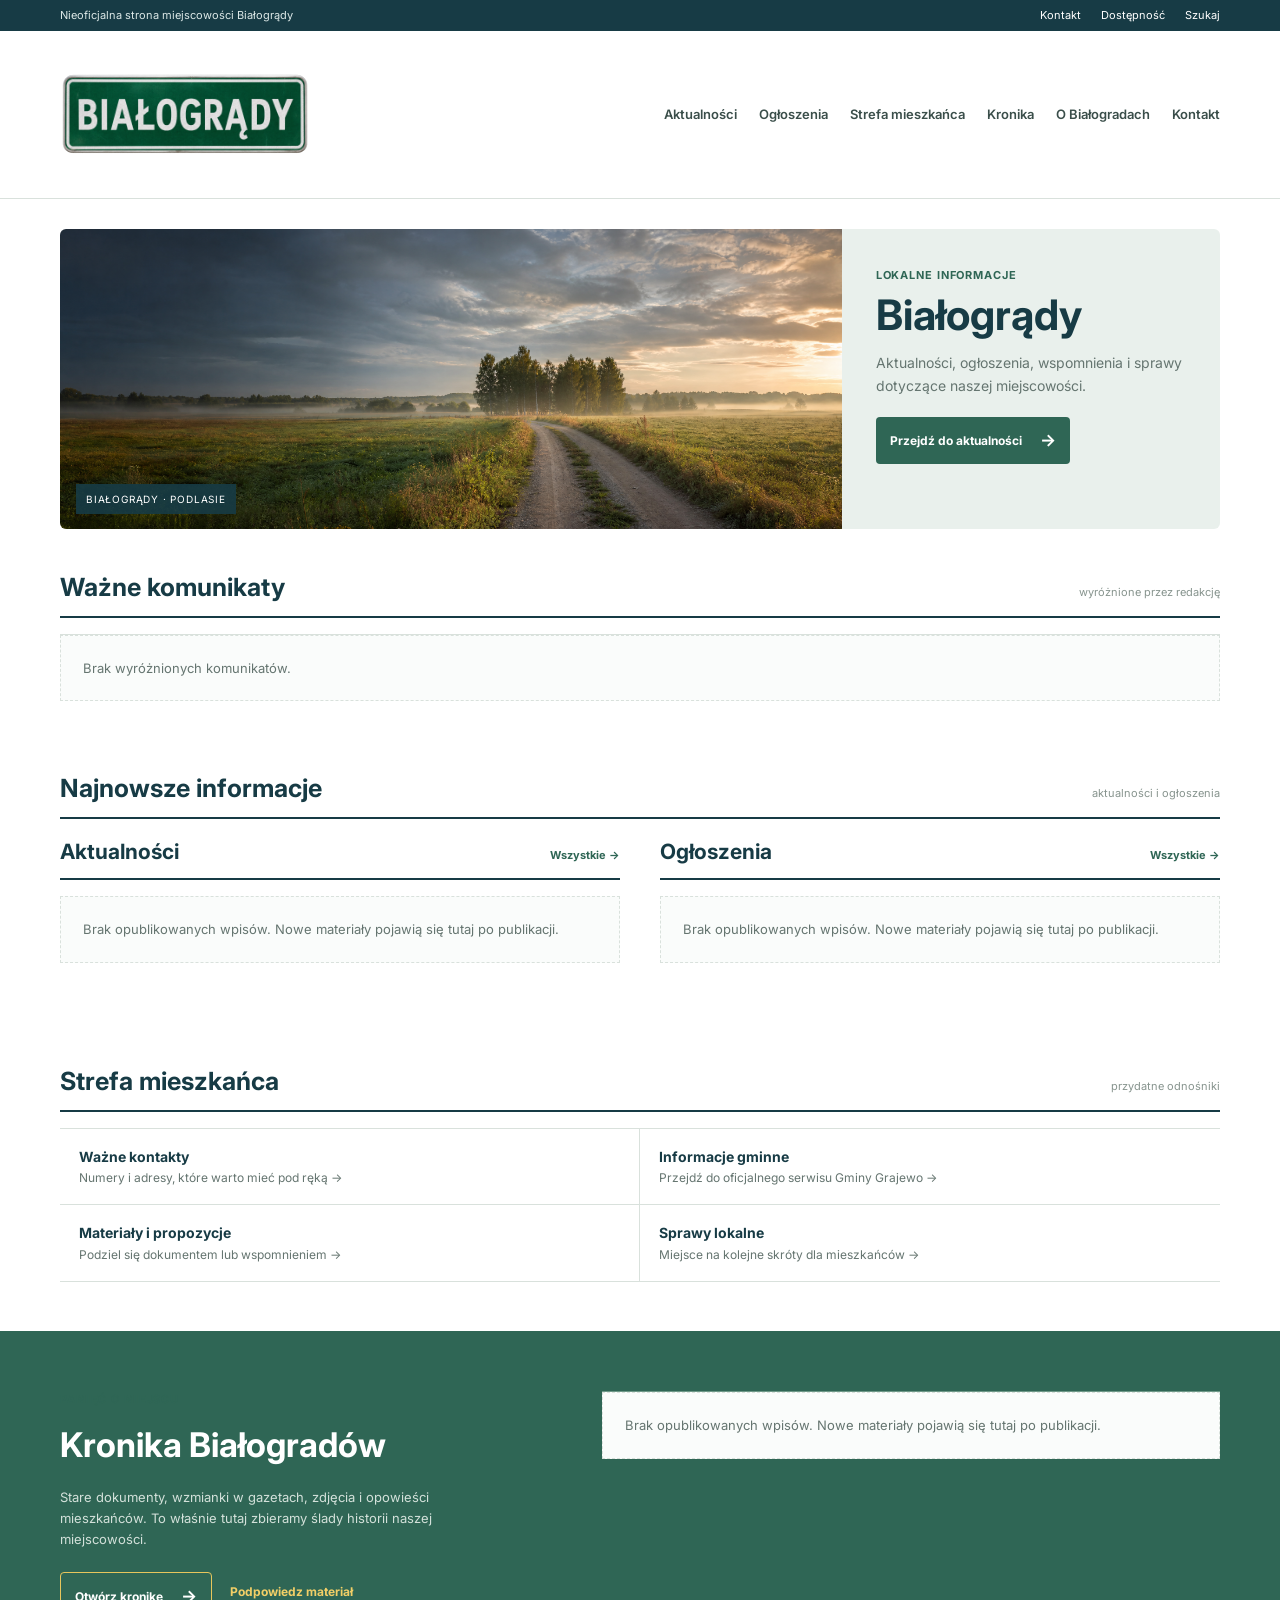
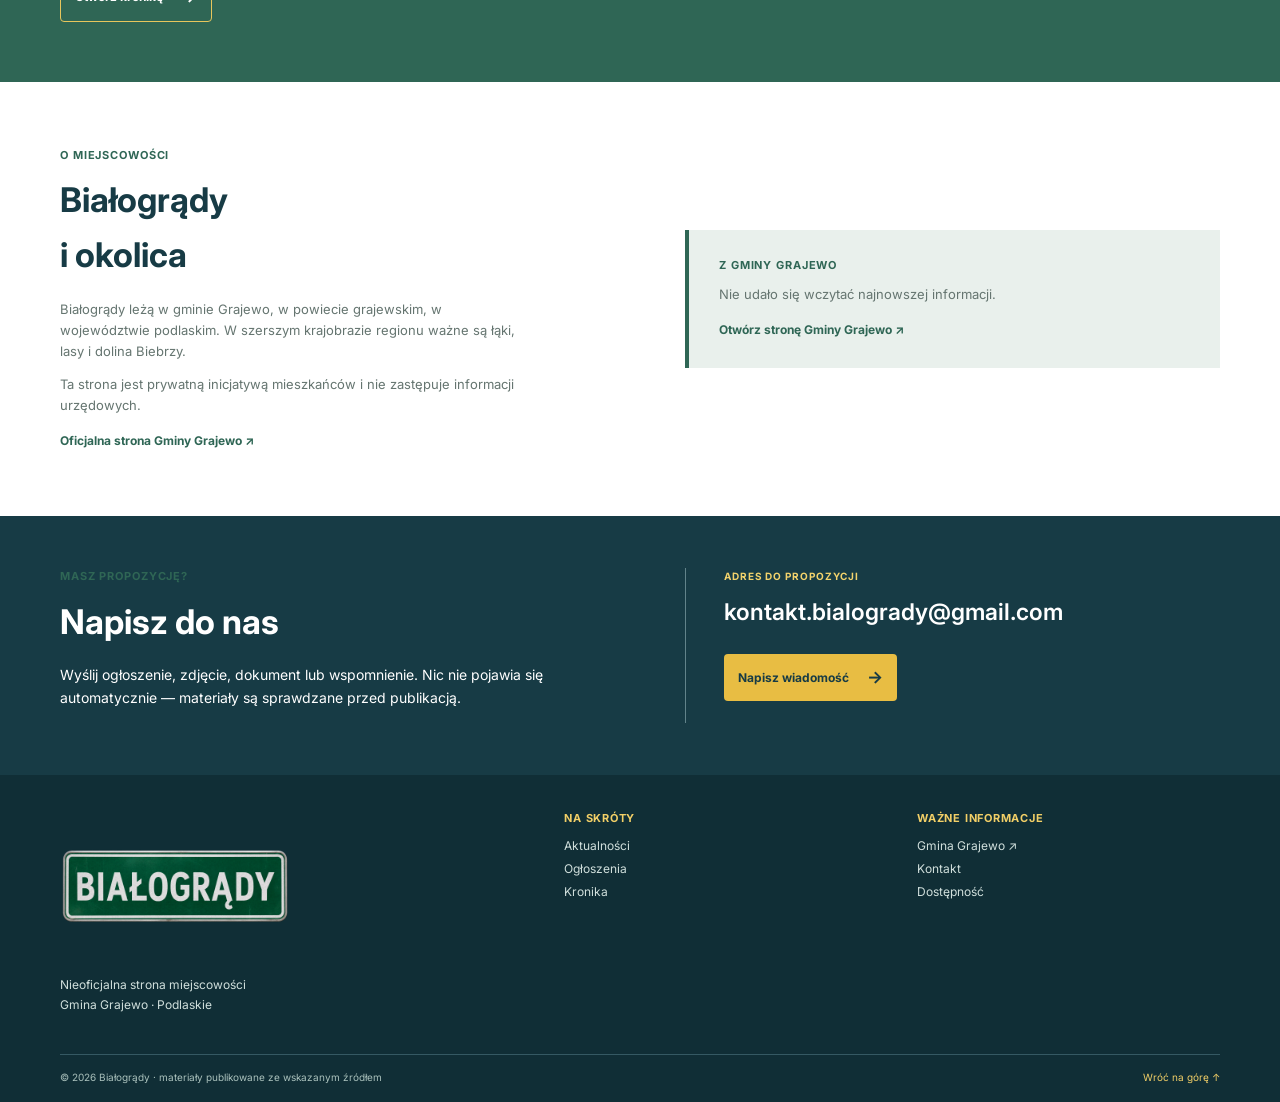
==== commit 6d3a5cfc: "Add files via upload" ====
--- a/index.html
+++ b/index.html
@@ -23,7 +23,7 @@
 
     <section id="kronika" class="archive-section"><div class="container archive-grid"><div><p class="eyebrow">Pamięć o miejscu</p><h2>Kronika Białogradów</h2><p>Stare dokumenty, wzmianki w gazetach, zdjęcia i opowieści mieszkańców. To właśnie tutaj zbieramy ślady historii naszej miejscowości.</p><div class="archive-actions"><a class="simple-button light-button" href="kronika.html">Otwórz kronikę <span>→</span></a><a class="archive-text-link" href="kontakt.html">Podpowiedz materiał</a></div></div><div id="kronika-list" class="timeline" data-limit="2"></div></div></section>
 
-    <section id="okolica" class="container section about"><div class="about-text"><p class="eyebrow">O miejscowości</p><h2>Białogrądy<br>i okolica</h2><p>Białogrądy leżą w gminie Grajewo, w powiecie grajewskim, w województwie podlaskim. W szerszym krajobrazie regionu ważne są łąki, lasy i dolina Biebrzy.</p><p>Ta strona jest prywatną inicjatywą mieszkańców i nie zastępuje informacji urzędowych.</p><a href="https://samorzad.gov.pl/web/gmina-grajewo" target="_blank" rel="noopener">Oficjalna strona Gminy Grajewo ↗</a></div><aside class="gmina-update"><p class="eyebrow">Z Gminy Grajewo</p><time>22.09.2026</time><h3>Nabór wniosków na stypendia za szczególne osiągnięcia w nauce</h3><p>Uczennice i uczniowie mogą ubiegać się o stypendium Zarządu Województwa Podlaskiego. Wnioski można składać do 23 października 2026 r.</p><a href="https://samorzad.gov.pl/web/gmina-grajewo/nabor-wnioskow-na-stypendia-zarzadu-wojewodztwa-podlaskiego-za-szczegolne-osiagniecia-w-nauce" target="_blank" rel="noopener">Czytaj na stronie Gminy Grajewo ↗</a></aside></section>
+    <section id="okolica" class="container section about"><div class="about-text"><p class="eyebrow">O miejscowości</p><h2>Białogrądy<br>i okolica</h2><p>Białogrądy leżą w gminie Grajewo, w powiecie grajewskim, w województwie podlaskim. W szerszym krajobrazie regionu ważne są łąki, lasy i dolina Biebrzy.</p><p>Ta strona jest prywatną inicjatywą mieszkańców i nie zastępuje informacji urzędowych.</p><a href="https://samorzad.gov.pl/web/gmina-grajewo" target="_blank" rel="noopener">Oficjalna strona Gminy Grajewo ↗</a></div><aside id="gmina-update" class="gmina-update"><p class="eyebrow">Z Gminy Grajewo</p><p class="gmina-loading">Wczytywanie najnowszej informacji…</p></aside></section>
 
     <section id="kontakt" class="contact-section"><div class="container contact-grid"><div><p class="eyebrow">Masz propozycję?</p><h2>Napisz do nas</h2><p>Wyślij ogłoszenie, zdjęcie, dokument lub wspomnienie. Nic nie pojawia się automatycznie — materiały są sprawdzane przed publikacją.</p></div><div class="contact-details"><span>Adres do propozycji</span><a href="mailto:kontakt.bialogrady@gmail.com">kontakt.bialogrady@gmail.com</a><a class="simple-button yellow-button" href="mailto:kontakt.bialogrady@gmail.com?subject=Propozycja%20na%20stron%C4%99%20Bia%C5%82ograd%C3%B3w">Napisz wiadomość <span>→</span></a></div></div></section>
   </main>
--- a/style.css
+++ b/style.css
@@ -6,3 +6,4 @@
 /* Widok skrócony kroniki na stronie głównej: dwa spokojne wpisy w stylu archiwum. */
 .archive-section .timeline .archive-card{grid-template-columns:126px 1fr;gap:18px;padding:11px 0}.archive-section .timeline .archive-thumb{width:126px;height:76px;border-radius:7px}.archive-section .timeline .archive-card-body h3{font-size:14px;margin:3px 0 2px}.archive-section .timeline .archive-card-body p{font-size:11px;line-height:1.4;display:-webkit-box;-webkit-line-clamp:2;-webkit-box-orient:vertical;overflow:hidden}.archive-section .timeline .archive-card-body small{font-size:9px;margin-top:3px}.archive-section .timeline .archive-card-body time{font-size:9px}@media(max-width:520px){.archive-section .timeline .archive-card{grid-template-columns:95px 1fr;gap:12px}.archive-section .timeline .archive-thumb{width:95px;height:68px}}
 .alert-list article h3 a{color:var(--navy)}.alert-list article h3 a:hover{color:var(--green)}.alert-list article small{display:block;color:var(--muted);font-size:10px;margin-top:5px}.archive-actions{display:flex;align-items:center;gap:18px;flex-wrap:wrap}.archive-text-link{color:#f2cf67;font-size:12px;font-weight:700}.gmina-update{background:var(--green-light);border-left:4px solid var(--green);padding:27px 30px;align-self:center}.gmina-update time{display:block;color:#8b7a44;font-size:10px;font-weight:700;margin-bottom:6px}.gmina-update h3{color:var(--navy);font-size:20px;line-height:1.3;margin:0 0 9px}.gmina-update p:not(.eyebrow){color:var(--muted);font-size:13px;margin:0 0 14px}.gmina-update>a{color:var(--green);font-size:12px;font-weight:700}.check-label{display:flex!important;flex-direction:row;align-items:flex-start;gap:10px;background:#f3f6f3;border:1px solid #d7e1db;border-radius:4px;padding:12px}.check-label input{width:18px!important;margin-top:2px}.check-label span{display:block}.check-label b,.check-label small{display:block}.check-label small{color:#77847e;font-size:11px;margin-top:3px}@media(max-width:820px){.gmina-update{padding:23px}.archive-actions{gap:12px}}
+.gmina-source{display:block;color:#87948e;font-size:10px;margin-top:14px}
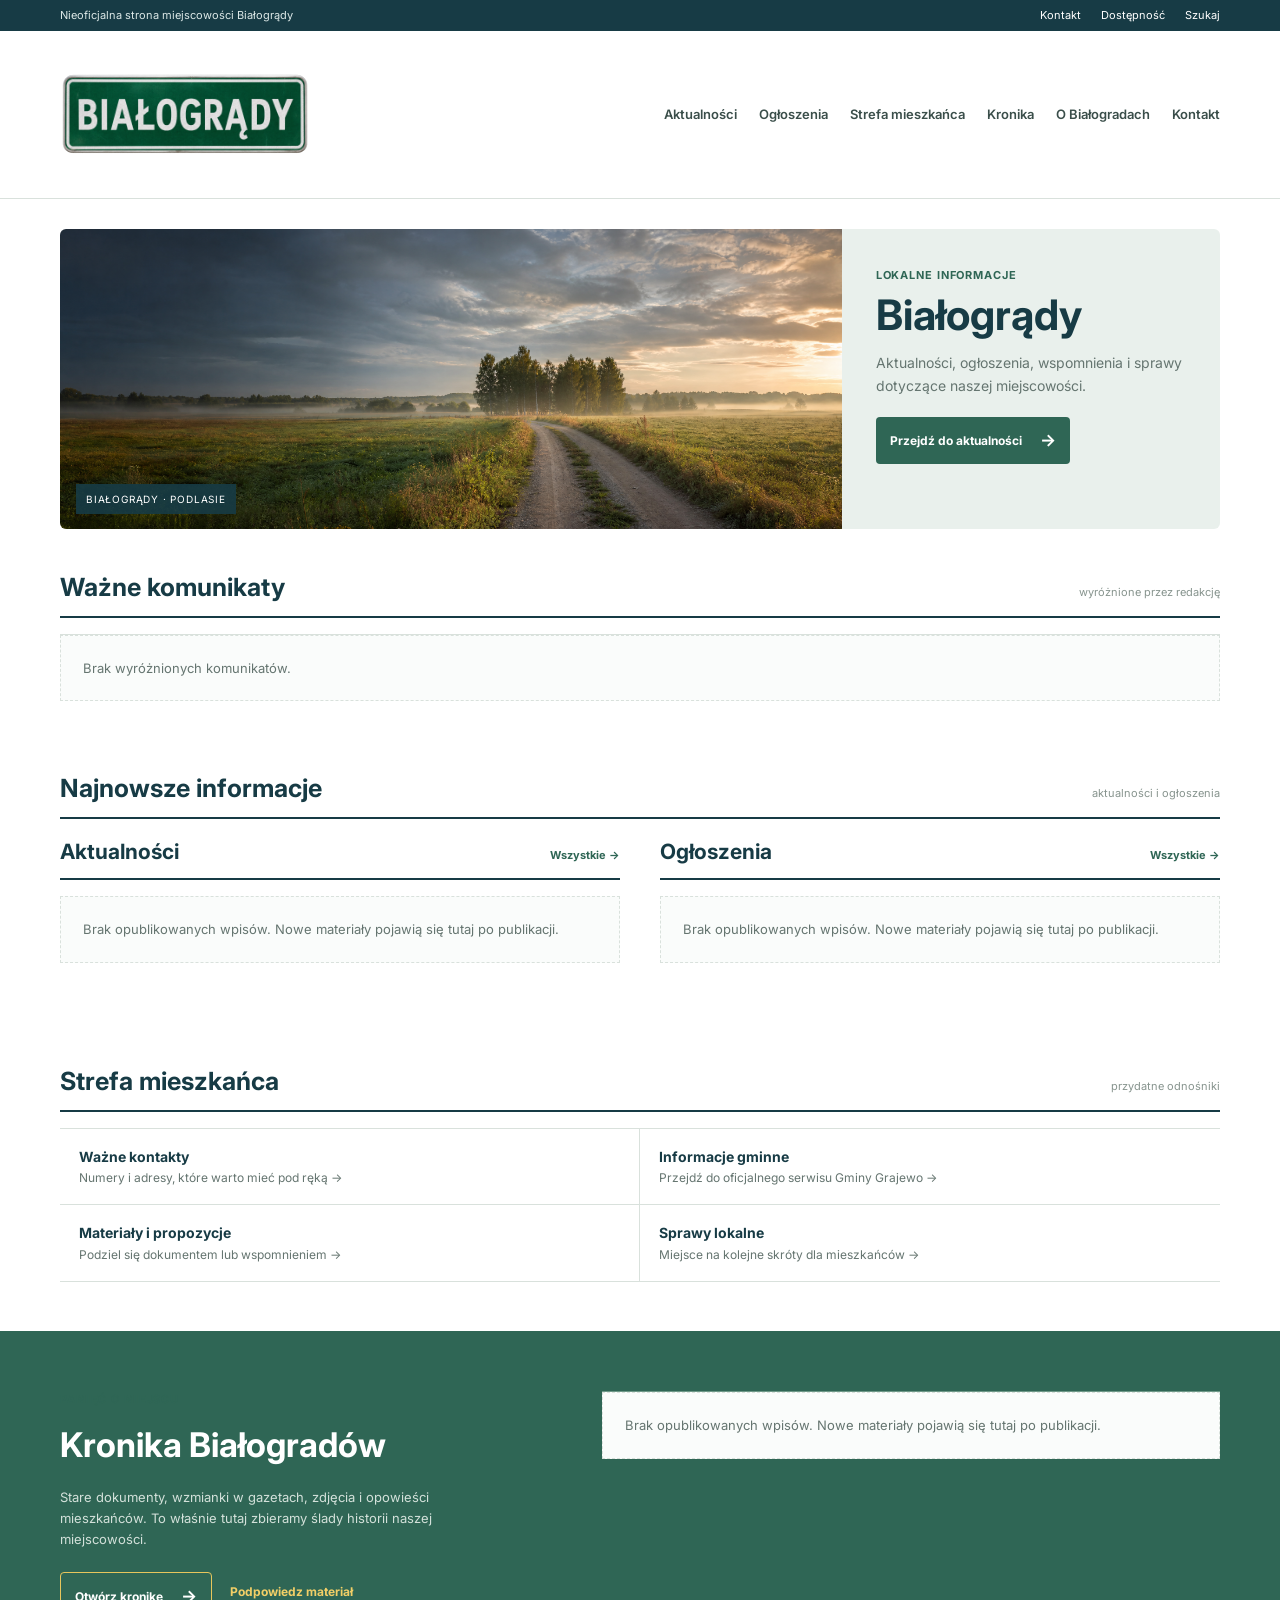
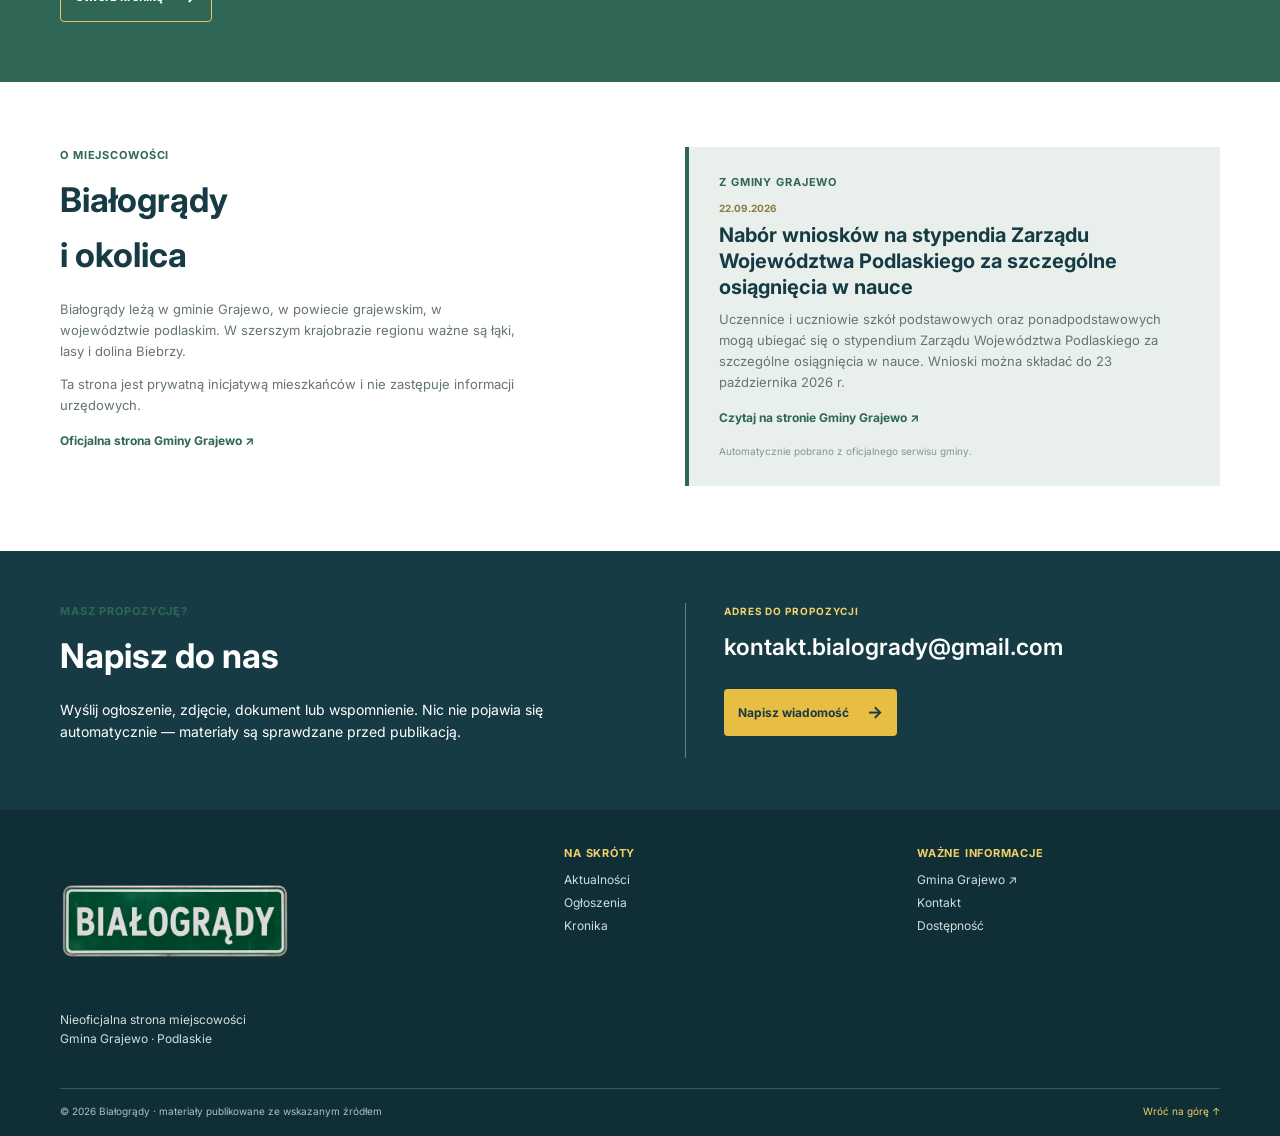
==== commit b00dee5e: "Update index.html" ====
--- a/index.html
+++ b/index.html
@@ -25,7 +25,7 @@
 
     <section id="okolica" class="container section about"><div class="about-text"><p class="eyebrow">O miejscowości</p><h2>Białogrądy<br>i okolica</h2><p>Białogrądy leżą w gminie Grajewo, w powiecie grajewskim, w województwie podlaskim. W szerszym krajobrazie regionu ważne są łąki, lasy i dolina Biebrzy.</p><p>Ta strona jest prywatną inicjatywą mieszkańców i nie zastępuje informacji urzędowych.</p><a href="https://samorzad.gov.pl/web/gmina-grajewo" target="_blank" rel="noopener">Oficjalna strona Gminy Grajewo ↗</a></div><aside id="gmina-update" class="gmina-update"><p class="eyebrow">Z Gminy Grajewo</p><p class="gmina-loading">Wczytywanie najnowszej informacji…</p></aside></section>
 
-    <section id="kontakt" class="contact-section"><div class="container contact-grid"><div><p class="eyebrow">Masz propozycję?</p><h2>Napisz do nas</h2><p>Wyślij ogłoszenie, zdjęcie, dokument lub wspomnienie. Nic nie pojawia się automatycznie — materiały są sprawdzane przed publikacją.</p></div><div class="contact-details"><span>Adres do propozycji</span><a href="mailto:kontakt.bialogrady@gmail.com">kontakt.bialogrady@gmail.com</a><a class="simple-button yellow-button" href="mailto:kontakt.bialogrady@gmail.com?subject=Propozycja%20na%20stron%C4%99%20Bia%C5%82ograd%C3%B3w">Napisz wiadomość <span>→</span></a></div></div></section>
+    <section id="kontakt" class="contact-section"><div class="container contact-grid"><div><p class="eyebrow">Masz propozycję?</p><h2>Napisz do nas</h2><p>Wyślij ogłoszenie, zdjęcie, dokument lub wspomnienie. Nic nie pojawia się automatycznie — materiały są sprawdzane przed publikacją.</p></div><div class="contact-details"><span>Adres do propozycji</span><a href="mailto:bialogrady.info@gmail.com">kontakt.bialogrady@gmail.com</a><a class="simple-button yellow-button" href="mailto:kontakt.bialogrady@gmail.com?subject=Propozycja%20na%20stron%C4%99%20Bia%C5%82ograd%C3%B3w">Napisz wiadomość <span>→</span></a></div></div></section>
   </main>
   <footer id="dostepnosc"><div class="container footer-grid"><div><img class="footer-sign" src="assets/bialogrady-sign-isolated.png" alt="Białogrądy"><p>Nieoficjalna strona miejscowości<br>Gmina Grajewo · Podlaskie</p></div><div><b>Na skróty</b><a href="#wiadomosci">Aktualności</a><a href="#ogloszenia">Ogłoszenia</a><a href="#kronika">Kronika</a></div><div><b>Ważne informacje</b><a href="https://samorzad.gov.pl/web/gmina-grajewo" target="_blank" rel="noopener">Gmina Grajewo ↗</a><a href="#kontakt">Kontakt</a><a href="#dostepnosc">Dostępność</a></div></div><div class="container copyright">© 2026 Białogrądy · materiały publikowane ze wskazanym źródłem <a href="#top">Wróć na górę ↑</a></div></footer>
   <script src="script.js"></script><script src="site.js"></script>
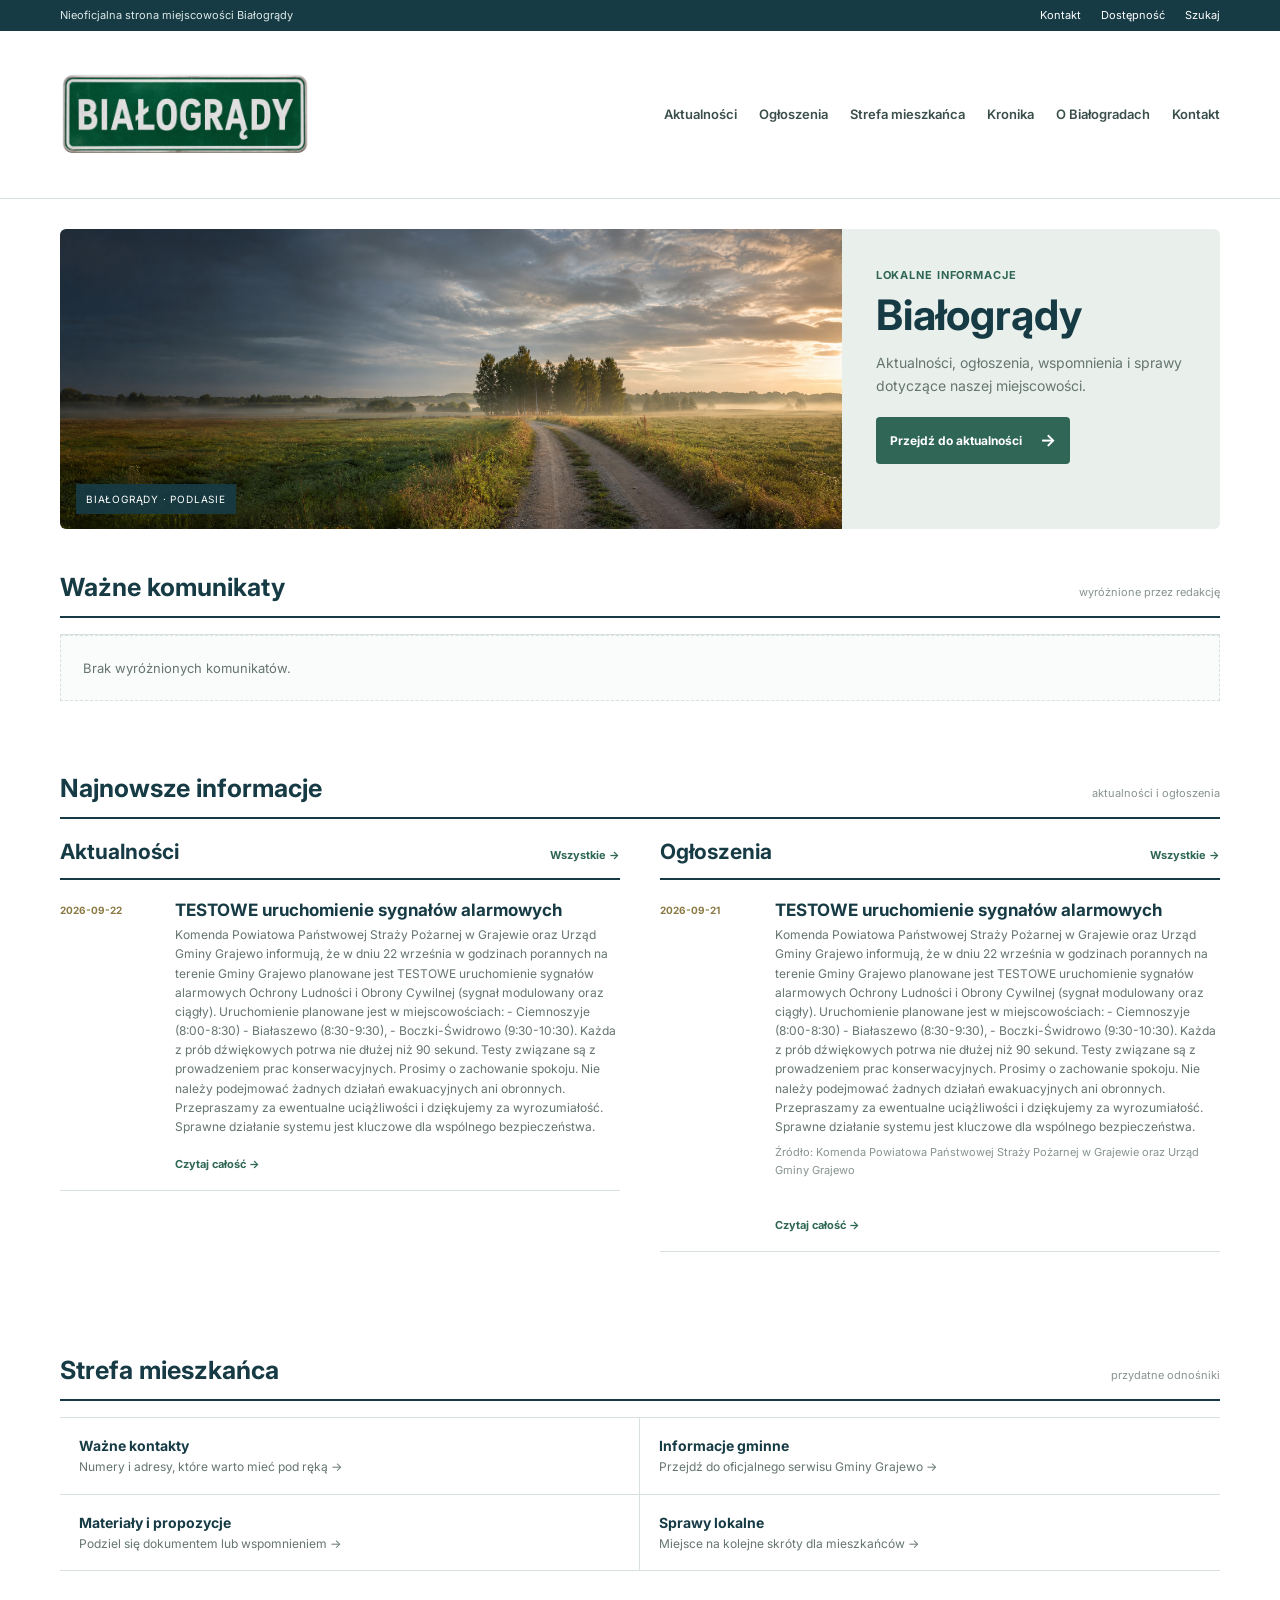
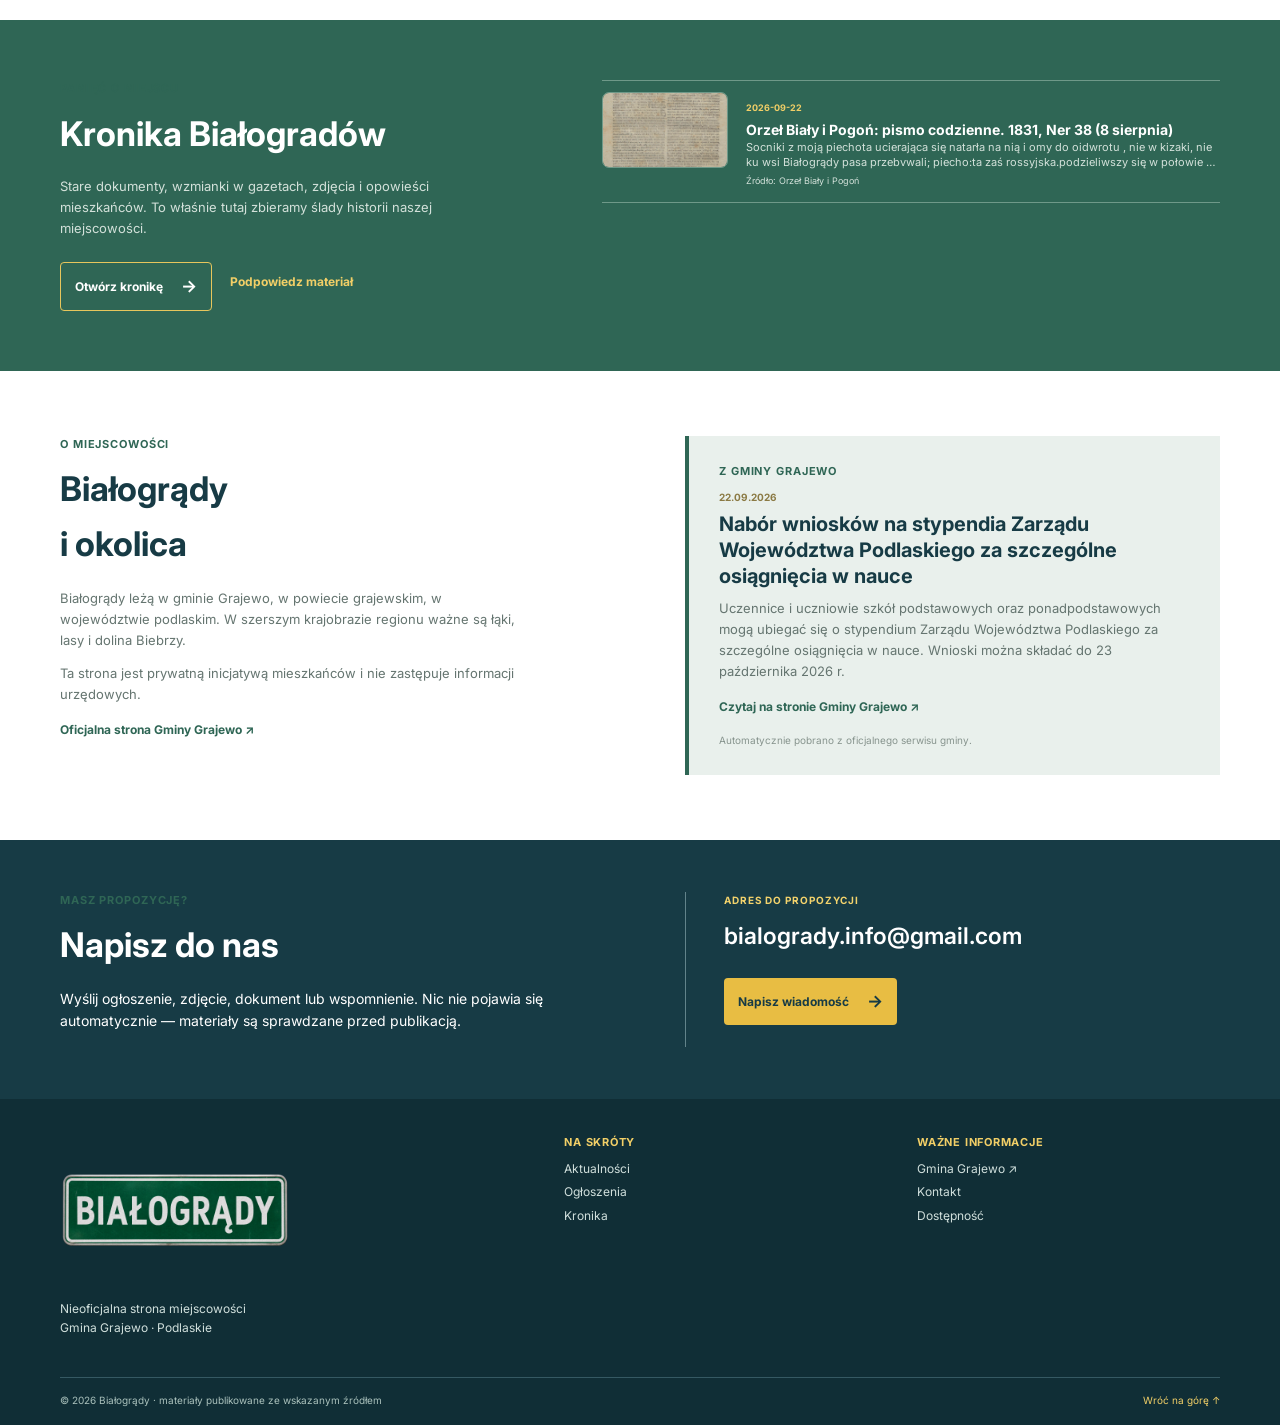
==== commit 75000de9: "Update index.html" ====
--- a/index.html
+++ b/index.html
@@ -25,7 +25,7 @@
 
     <section id="okolica" class="container section about"><div class="about-text"><p class="eyebrow">O miejscowości</p><h2>Białogrądy<br>i okolica</h2><p>Białogrądy leżą w gminie Grajewo, w powiecie grajewskim, w województwie podlaskim. W szerszym krajobrazie regionu ważne są łąki, lasy i dolina Biebrzy.</p><p>Ta strona jest prywatną inicjatywą mieszkańców i nie zastępuje informacji urzędowych.</p><a href="https://samorzad.gov.pl/web/gmina-grajewo" target="_blank" rel="noopener">Oficjalna strona Gminy Grajewo ↗</a></div><aside id="gmina-update" class="gmina-update"><p class="eyebrow">Z Gminy Grajewo</p><p class="gmina-loading">Wczytywanie najnowszej informacji…</p></aside></section>
 
-    <section id="kontakt" class="contact-section"><div class="container contact-grid"><div><p class="eyebrow">Masz propozycję?</p><h2>Napisz do nas</h2><p>Wyślij ogłoszenie, zdjęcie, dokument lub wspomnienie. Nic nie pojawia się automatycznie — materiały są sprawdzane przed publikacją.</p></div><div class="contact-details"><span>Adres do propozycji</span><a href="mailto:bialogrady.info@gmail.com">kontakt.bialogrady@gmail.com</a><a class="simple-button yellow-button" href="mailto:kontakt.bialogrady@gmail.com?subject=Propozycja%20na%20stron%C4%99%20Bia%C5%82ograd%C3%B3w">Napisz wiadomość <span>→</span></a></div></div></section>
+    <section id="kontakt" class="contact-section"><div class="container contact-grid"><div><p class="eyebrow">Masz propozycję?</p><h2>Napisz do nas</h2><p>Wyślij ogłoszenie, zdjęcie, dokument lub wspomnienie. Nic nie pojawia się automatycznie — materiały są sprawdzane przed publikacją.</p></div><div class="contact-details"><span>Adres do propozycji</span><a href="mailto:bialogrady.info@gmail.com">bialogrady.info@gmail.com</a><a class="simple-button yellow-button" href="mailto:kontakt.bialogrady@gmail.com?subject=Propozycja%20na%20stron%C4%99%20Bia%C5%82ograd%C3%B3w">Napisz wiadomość <span>→</span></a></div></div></section>
   </main>
   <footer id="dostepnosc"><div class="container footer-grid"><div><img class="footer-sign" src="assets/bialogrady-sign-isolated.png" alt="Białogrądy"><p>Nieoficjalna strona miejscowości<br>Gmina Grajewo · Podlaskie</p></div><div><b>Na skróty</b><a href="#wiadomosci">Aktualności</a><a href="#ogloszenia">Ogłoszenia</a><a href="#kronika">Kronika</a></div><div><b>Ważne informacje</b><a href="https://samorzad.gov.pl/web/gmina-grajewo" target="_blank" rel="noopener">Gmina Grajewo ↗</a><a href="#kontakt">Kontakt</a><a href="#dostepnosc">Dostępność</a></div></div><div class="container copyright">© 2026 Białogrądy · materiały publikowane ze wskazanym źródłem <a href="#top">Wróć na górę ↑</a></div></footer>
   <script src="script.js"></script><script src="site.js"></script>
